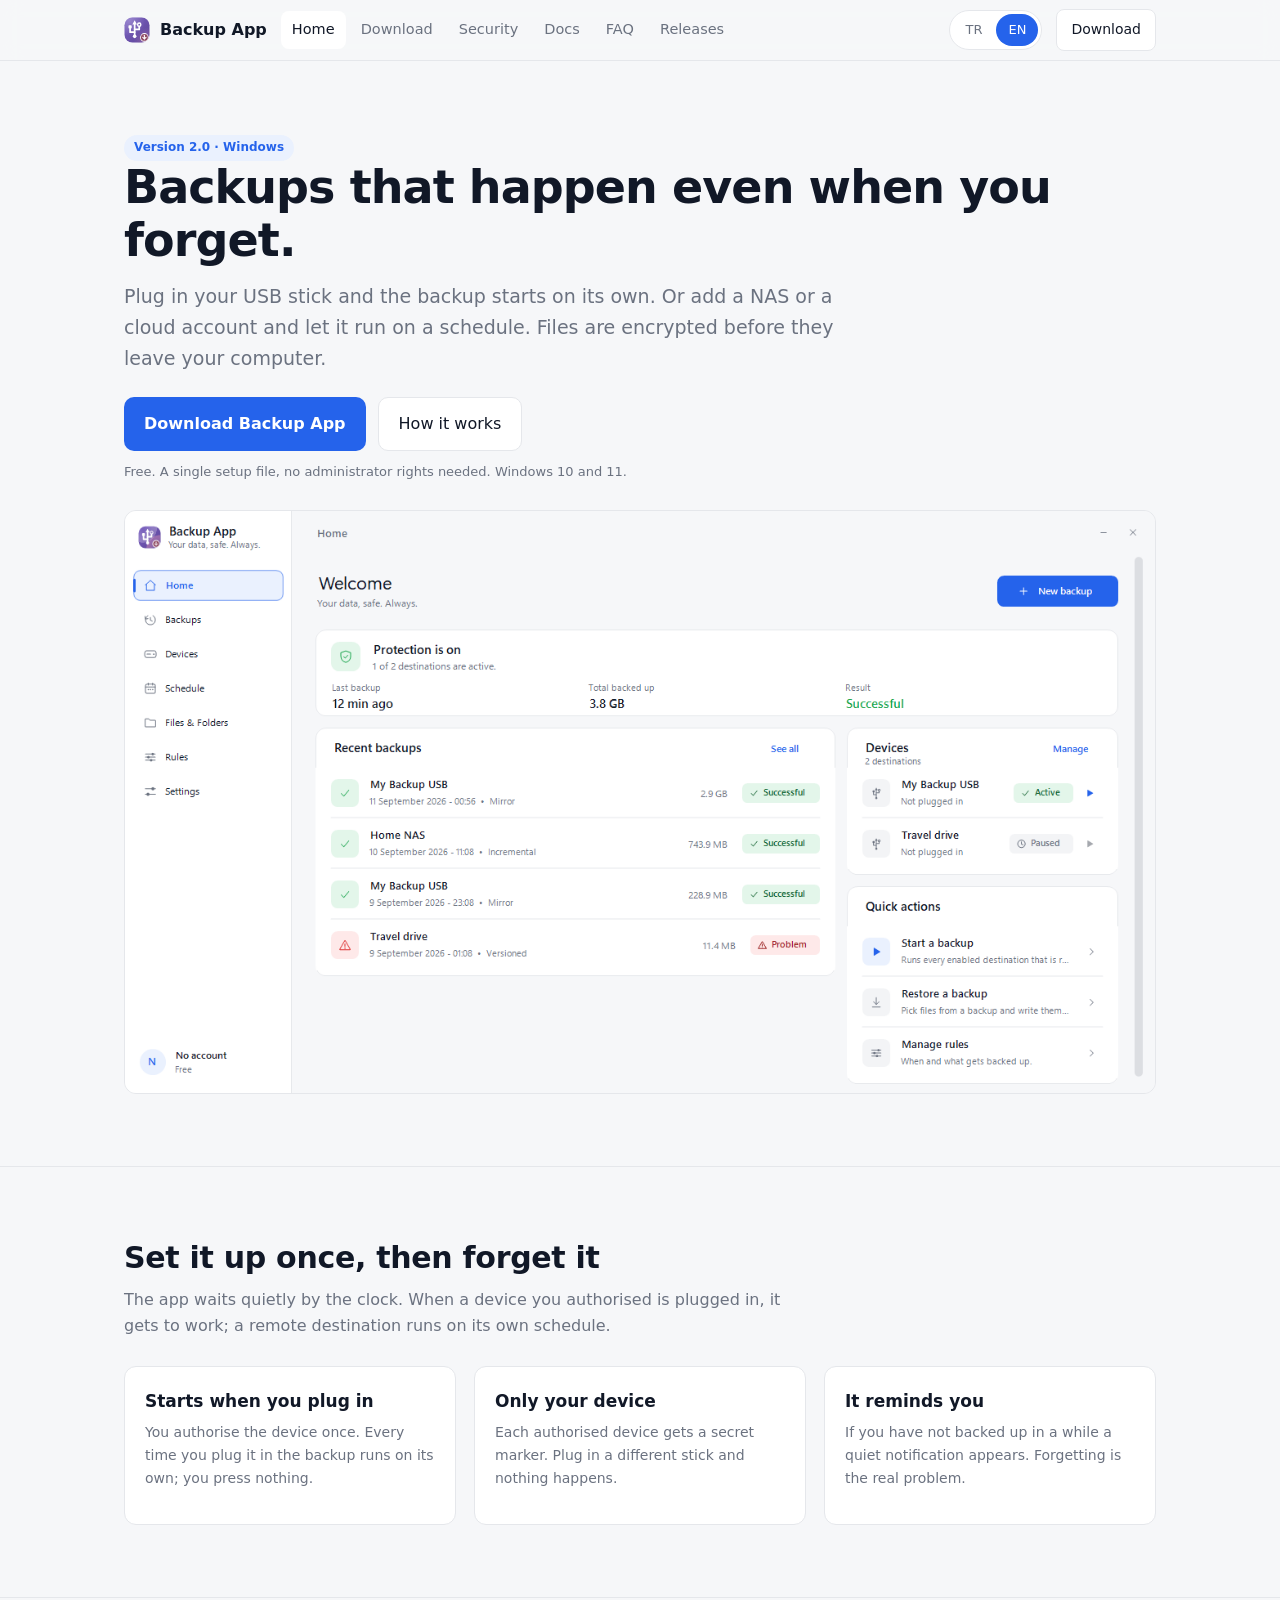
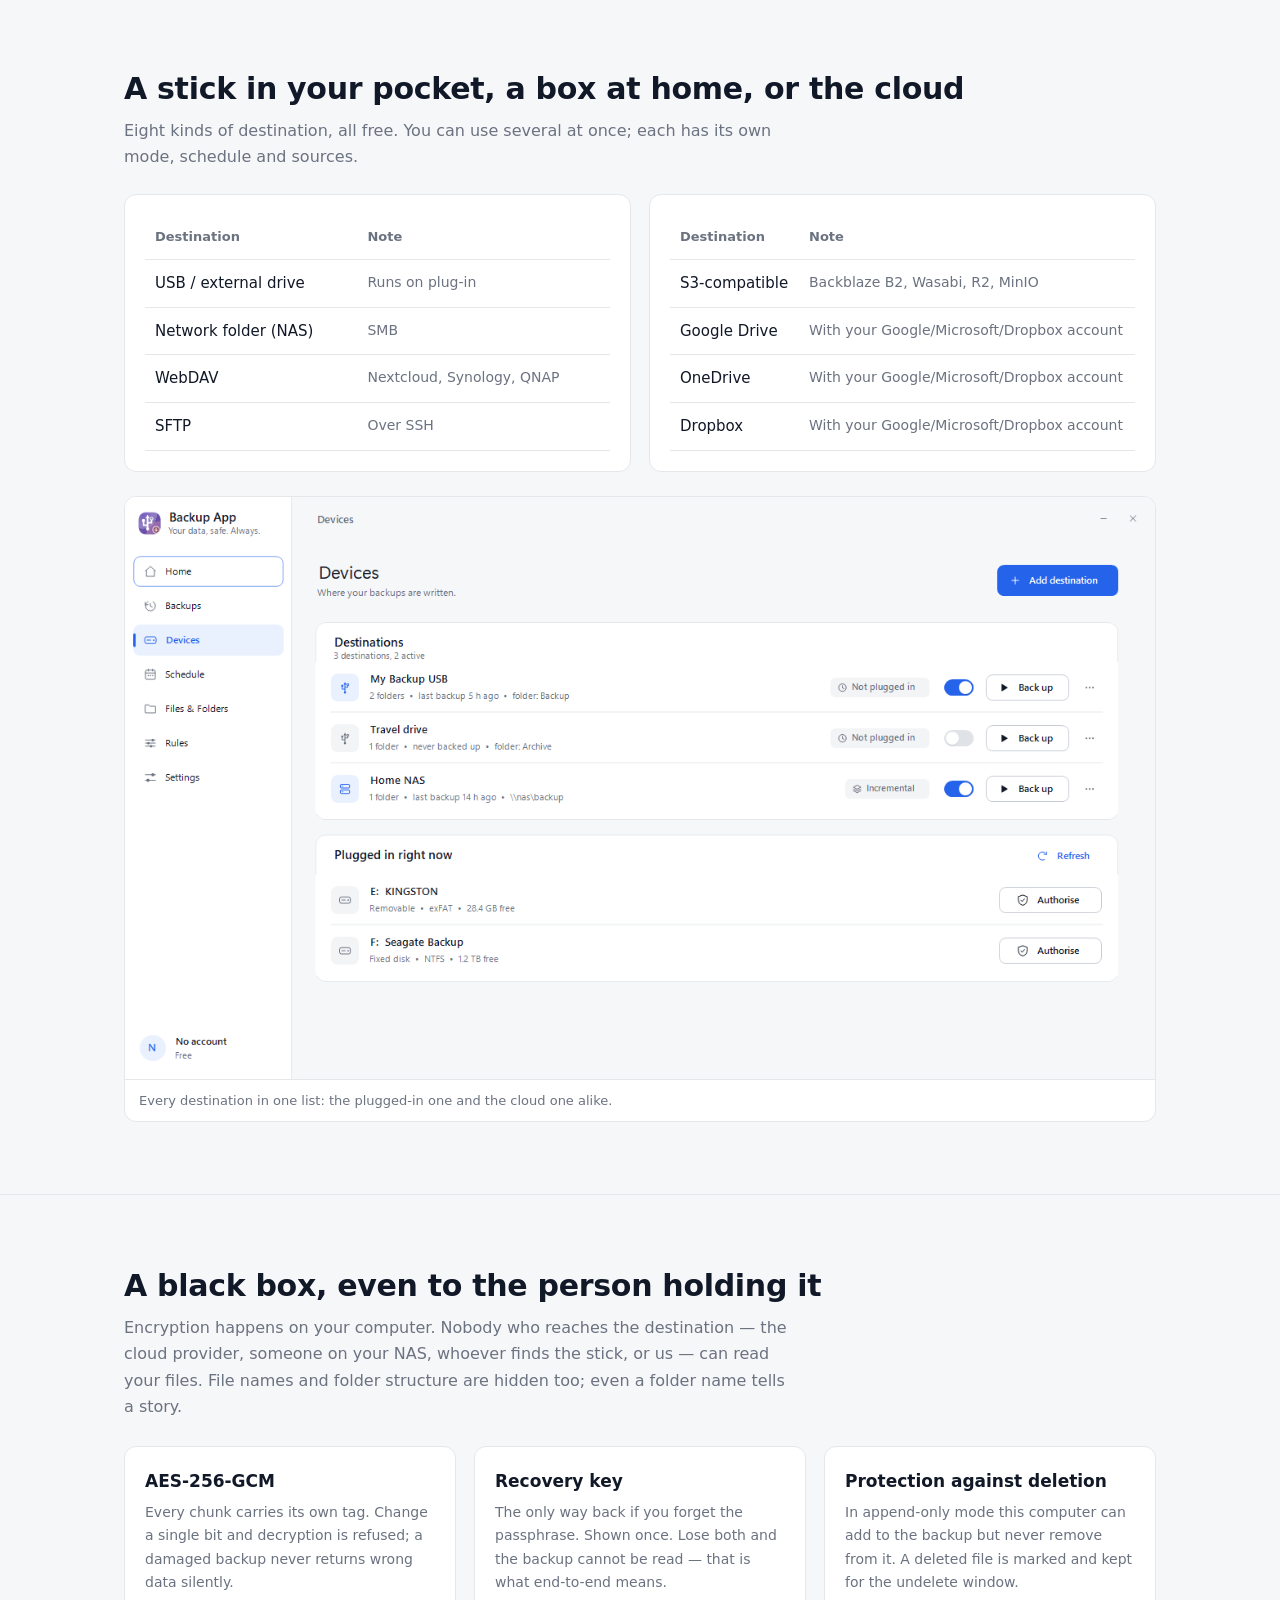
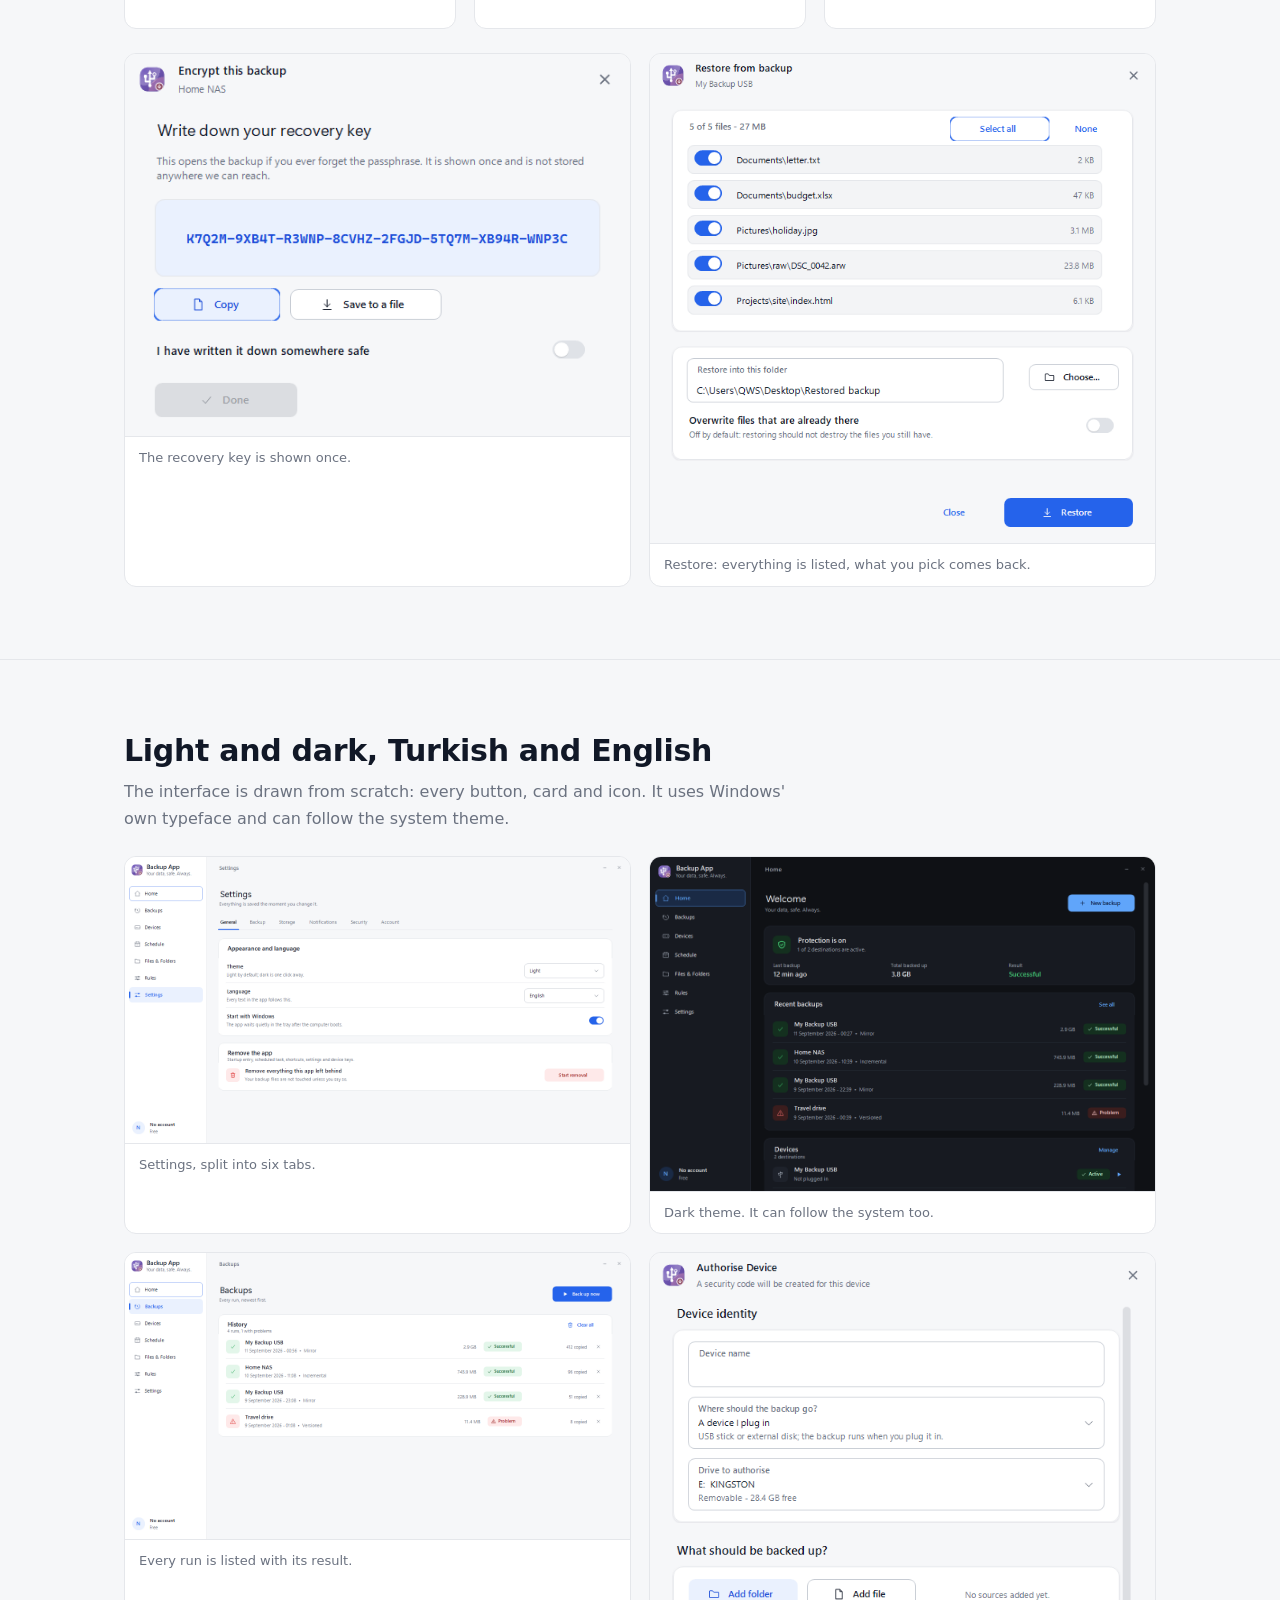
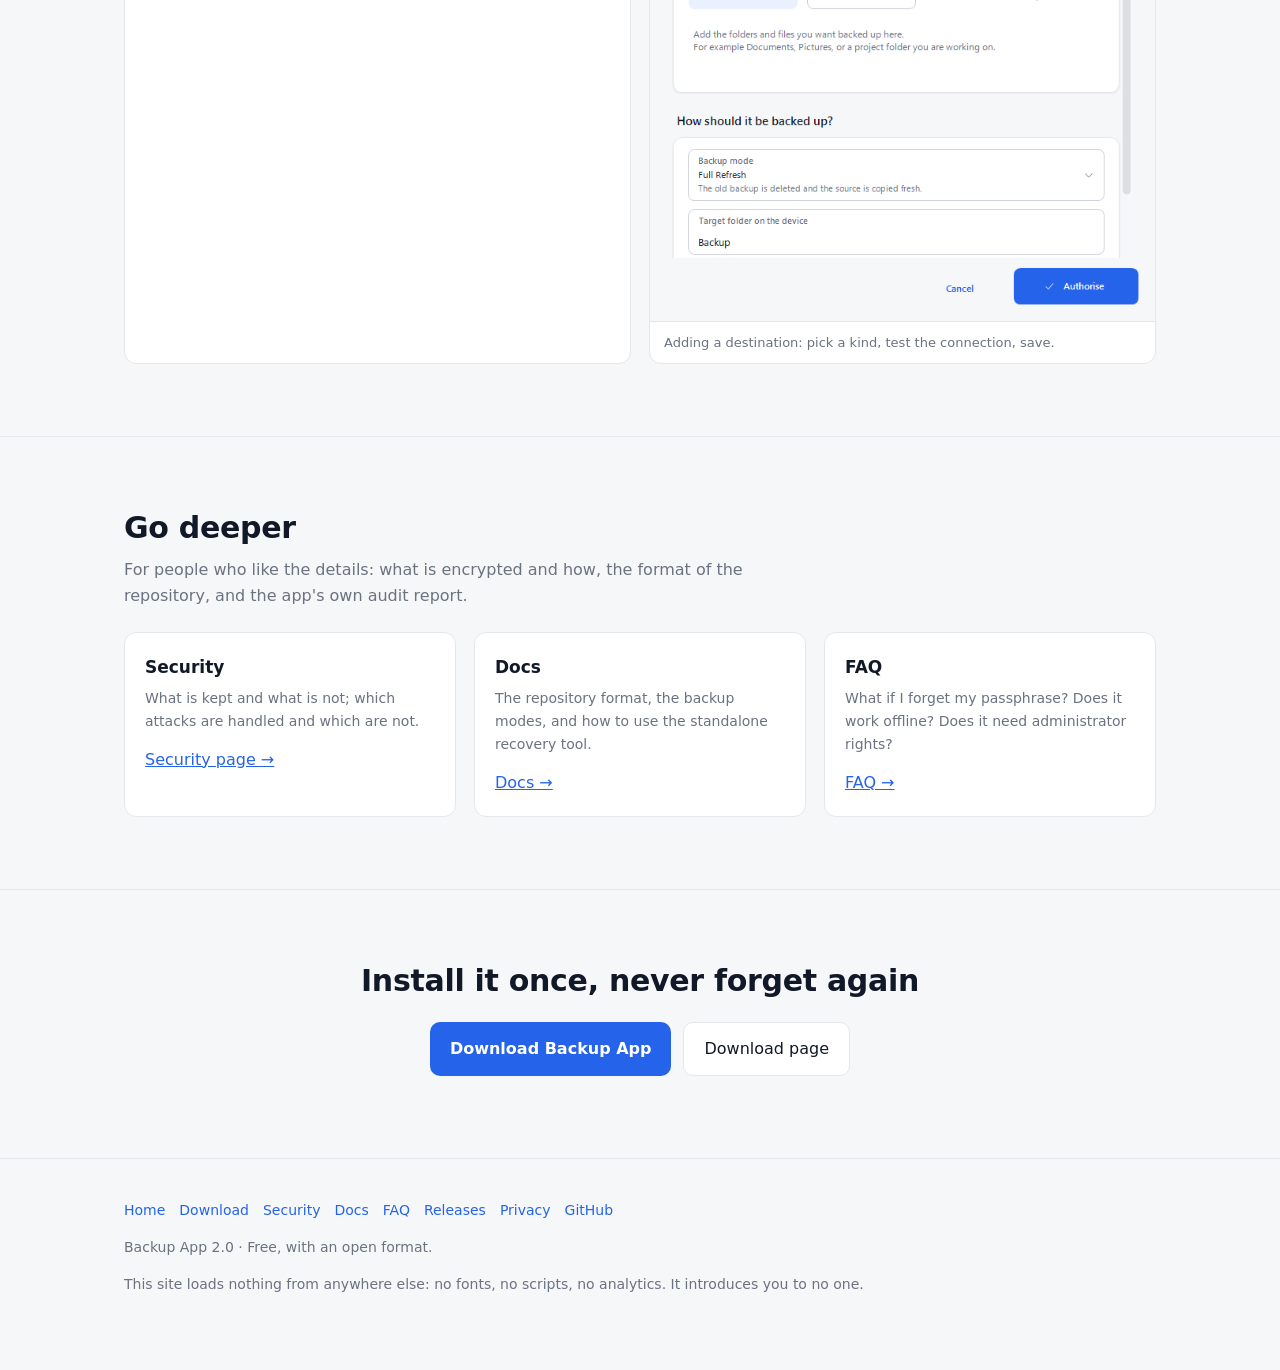
==== docs/index.html @ 3f27faa2 "Site cok sayfali oldu; indirmeler calisiyor Tek sayfalik site indirme, guvenlik, belgeler, SSS, suru" ====
<!doctype html>
<html lang="tr" data-title-tr="Backup App — Yedekleme kendiliğinden olur" data-title-en="Backup App — Backups that happen by themselves">
<head>
<meta charset="utf-8">
<meta name="viewport" content="width=device-width, initial-scale=1">
<title>Backup App — Yedekleme kendiliğinden olur</title>
<meta name="description" content="Windows için sessiz yedekleme. USB, NAS, WebDAV, SFTP, S3, Google Drive, OneDrive ve Dropbox. Uçtan uca şifreleme, bağımsız kurtarma aracı, açık depo formatı.">
<link rel="canonical" href="https://ashura-space.github.io/backup-app/">
<link rel="icon" href="assets/logo.svg" type="image/svg+xml">
<link rel="stylesheet" href="assets/site.css">
<meta property="og:site_name" content="Backup App">
<meta property="og:title" content="Backup App — Yedekleme kendiliğinden olur">
<meta property="og:description" content="Windows için sessiz yedekleme. USB, NAS, WebDAV, SFTP, S3, Google Drive, OneDrive ve Dropbox. Uçtan uca şifreleme, bağımsız kurtarma aracı, açık depo formatı.">
<meta property="og:type" content="website">
<meta property="og:url" content="https://ashura-space.github.io/backup-app/">
<meta property="og:image" content="https://ashura-space.github.io/backup-app/assets/shot-home-en.png">
<meta property="og:image:width" content="1260">
<meta property="og:image:height" content="712">
<meta property="og:locale" content="tr_TR">
<meta property="og:locale:alternate" content="en_US">
<meta name="twitter:card" content="summary_large_image">
<meta name="theme-color" content="#2563eb">
<script type="application/ld+json">
{
  "@context": "https://schema.org",
  "@type": "SoftwareApplication",
  "name": "Backup App",
  "applicationCategory": "UtilitiesApplication",
  "operatingSystem": "Windows 10, Windows 11",
  "softwareVersion": "2.0.0",
  "offers": { "@type": "Offer", "price": "0", "priceCurrency": "USD" },
  "downloadUrl": "https://github.com/Ashura-Space/backup-app/releases/latest",
  "url": "https://ashura-space.github.io/backup-app/",
  "inLanguage": ["tr", "en"]
}
</script>
</head>
<body>

<a class="skip" href="#top" data-tr="İçeriğe geç" data-en="Skip to content">İçeriğe geç</a>

<header>
  <div class="wrap bar">
    <a class="brand" href="index.html"><img src="assets/logo.svg" alt=""><span>Backup App</span></a>
    <nav class="menu">
      <a href="index.html" data-tr="Ana sayfa" data-en="Home">Ana sayfa</a>
      <a href="indir.html" data-tr="İndir" data-en="Download">İndir</a>
      <a href="guvenlik.html" data-tr="Güvenlik" data-en="Security">Güvenlik</a>
      <a href="belgeler.html" data-tr="Belgeler" data-en="Docs">Belgeler</a>
      <a href="sss.html" data-tr="SSS" data-en="FAQ">SSS</a>
      <a href="surumler.html" data-tr="Sürümler" data-en="Releases">Sürümler</a>
    </nav>
    <div class="spacer"></div>
    <div class="langs" role="group" aria-label="Dil / Language">
      <button type="button" data-lang="tr" aria-pressed="true">TR</button>
      <button type="button" data-lang="en" aria-pressed="false">EN</button>
    </div>
    <a class="ghost" href="indir.html" data-tr="İndir" data-en="Download">İndir</a>
  </div>
  <nav class="menu-narrow">
      <a href="index.html" data-tr="Ana sayfa" data-en="Home">Ana sayfa</a>
      <a href="indir.html" data-tr="İndir" data-en="Download">İndir</a>
      <a href="guvenlik.html" data-tr="Güvenlik" data-en="Security">Güvenlik</a>
      <a href="belgeler.html" data-tr="Belgeler" data-en="Docs">Belgeler</a>
      <a href="sss.html" data-tr="SSS" data-en="FAQ">SSS</a>
      <a href="surumler.html" data-tr="Sürümler" data-en="Releases">Sürümler</a>
    </nav>
</header>

<main id="top">
<!-- ---------------------------------------------------------------- Giriş -->
<section>
  <div class="wrap">
    <span class="pill" data-tr="Sürüm 2.0 · Windows" data-en="Version 2.0 · Windows">Sürüm 2.0 · Windows</span>
    <h1 data-tr="Yedekleme, sen unutsan da olur." data-en="Backups that happen even when you forget.">Yedekleme, sen unutsan da olur.</h1>
    <p class="lead"
       data-tr="USB belleğini tak, yedek kendiliğinden başlasın. Ya da bir NAS, bir bulut hesabı ekle; kendi saatinde çalışsın. Dosyaların bilgisayarından çıkmadan şifrelenir."
       data-en="Plug in your USB stick and the backup starts on its own. Or add a NAS or a cloud account and let it run on a schedule. Files are encrypted before they leave your computer.">
      USB belleğini tak, yedek kendiliğinden başlasın. Ya da bir NAS, bir bulut hesabı ekle; kendi saatinde çalışsın. Dosyaların bilgisayarından çıkmadan şifrelenir.
    </p>

    <div class="dl">
      <a class="btn" href="https://github.com/Ashura-Space/backup-app/releases/latest/download/BackupApp-Setup.exe">
        <span data-tr="Backup App indir" data-en="Download Backup App">Backup App indir</span>
      </a>
      <a class="btn second" href="belgeler.html">
        <span data-tr="Nasıl çalışır?" data-en="How it works">Nasıl çalışır?</span>
      </a>
    </div>
    <p class="note"
       data-tr="Ücretsiz. Kurulum tek dosya, yönetici hakkı istemez. Windows 10 ve 11."
       data-en="Free. A single setup file, no administrator rights needed. Windows 10 and 11.">
      Ücretsiz. Kurulum tek dosya, yönetici hakkı istemez. Windows 10 ve 11.
    </p>

    <div class="shot" style="margin-top:28px">
      <img data-src-tr="assets/shot-home-tr.png" data-src-en="assets/shot-home-en.png" src="assets/shot-home-tr.png" alt="Backup App">
    </div>
  </div>
</section>

<!-- ------------------------------------------------------------ Ne yapar -->
<section>
  <div class="wrap">
    <h2 data-tr="Bir kez kur, sonra unut" data-en="Set it up once, then forget it">Bir kez kur, sonra unut</h2>
    <p class="sub"
       data-tr="Uygulama saatin yanında sessizce bekler. Yetkilendirdiğin bir cihaz takıldığında işe koyulur; uzak bir hedef varsa kendi zamanlamasında çalışır."
       data-en="The app waits quietly by the clock. When a device you authorised is plugged in, it gets to work; a remote destination runs on its own schedule.">
      Uygulama saatin yanında sessizce bekler. Yetkilendirdiğin bir cihaz takıldığında işe koyulur; uzak bir hedef varsa kendi zamanlamasında çalışır.
    </p>

    <div class="grid g3" style="margin-top:26px">
      <div class="card">
        <h3 data-tr="Takınca başlar" data-en="Starts when you plug in">Takınca başlar</h3>
        <p class="small"
           data-tr="Cihazı bir kez yetkilendirirsin. Her takışta yedek kendiliğinden çalışır; hiçbir düğmeye basman gerekmez."
           data-en="You authorise the device once. Every time you plug it in the backup runs on its own; you press nothing.">
          Cihazı bir kez yetkilendirirsin. Her takışta yedek kendiliğinden çalışır; hiçbir düğmeye basman gerekmez.
        </p>
      </div>
      <div class="card">
        <h3 data-tr="Yalnızca senin cihazın" data-en="Only your device">Yalnızca senin cihazın</h3>
        <p class="small"
           data-tr="Her yetkili cihaza gizli bir işaret yazılır. Başka bir bellek takıldığında hiçbir şey olmaz."
           data-en="Each authorised device gets a secret marker. Plug in a different stick and nothing happens.">
          Her yetkili cihaza gizli bir işaret yazılır. Başka bir bellek takıldığında hiçbir şey olmaz.
        </p>
      </div>
      <div class="card">
        <h3 data-tr="Unutursan hatırlatır" data-en="It reminds you">Unutursan hatırlatır</h3>
        <p class="small"
           data-tr="Uzun süredir yedek almadıysan sessiz bir bildirim gelir. Asıl sorun zaten unutmaktır."
           data-en="If you have not backed up in a while a quiet notification appears. Forgetting is the real problem.">
          Uzun süredir yedek almadıysan sessiz bir bildirim gelir. Asıl sorun zaten unutmaktır.
        </p>
      </div>
    </div>
  </div>
</section>

<!-- ------------------------------------------------------------- Hedefler -->
<section>
  <div class="wrap">
    <h2 data-tr="Cebindeki bellek, evdeki kutu ya da bulut" data-en="A stick in your pocket, a box at home, or the cloud">Cebindeki bellek, evdeki kutu ya da bulut</h2>
    <p class="sub"
       data-tr="Sekiz hedef türü var ve hepsi ücretsiz. Aynı anda birkaçını birden kullanabilirsin; her hedefin kendi modu, kendi zamanlaması ve kendi kaynakları olur."
       data-en="Eight kinds of destination, all free. You can use several at once; each has its own mode, schedule and sources.">
      Sekiz hedef türü var ve hepsi ücretsiz. Aynı anda birkaçını birden kullanabilirsin; her hedefin kendi modu, kendi zamanlaması ve kendi kaynakları olur.
    </p>

    <div class="grid g2" style="margin-top:24px">
      <div class="card">
        <table>
          <tr><th data-tr="Hedef" data-en="Destination">Hedef</th><th data-tr="Not" data-en="Note">Not</th></tr>
          <tr><td>USB / <span data-tr="harici disk" data-en="external drive">harici disk</span></td><td class="small" data-tr="Takınca çalışır" data-en="Runs on plug-in">Takınca çalışır</td></tr>
          <tr><td data-tr="Ağ klasörü (NAS)" data-en="Network folder (NAS)">Ağ klasörü (NAS)</td><td class="small">SMB</td></tr>
          <tr><td>WebDAV</td><td class="small">Nextcloud, Synology, QNAP</td></tr>
          <tr><td>SFTP</td><td class="small" data-tr="SSH üzerinden" data-en="Over SSH">SSH üzerinden</td></tr>
        </table>
      </div>
      <div class="card">
        <table>
          <tr><th data-tr="Hedef" data-en="Destination">Hedef</th><th data-tr="Not" data-en="Note">Not</th></tr>
          <tr><td data-tr="S3 uyumlu" data-en="S3-compatible">S3 uyumlu</td><td class="small">Backblaze B2, Wasabi, R2, MinIO</td></tr>
          <tr><td>Google Drive</td><td class="small" data-tr="Google/Microsoft/Dropbox hesabıyla" data-en="With your Google/Microsoft/Dropbox account">Google/Microsoft/Dropbox hesabıyla</td></tr>
          <tr><td>OneDrive</td><td class="small" data-tr="Google/Microsoft/Dropbox hesabıyla" data-en="With your Google/Microsoft/Dropbox account">Google/Microsoft/Dropbox hesabıyla</td></tr>
          <tr><td>Dropbox</td><td class="small" data-tr="Google/Microsoft/Dropbox hesabıyla" data-en="With your Google/Microsoft/Dropbox account">Google/Microsoft/Dropbox hesabıyla</td></tr>
        </table>
      </div>
    </div>

    <div class="shot" style="margin-top:24px">
      <img data-src-tr="assets/shot-devices-tr.png" data-src-en="assets/shot-devices-en.png" src="assets/shot-devices-tr.png" alt="">
      <div class="cap" data-tr="Hedefler tek listede: takılı olan da, buluttaki de." data-en="Every destination in one list: the plugged-in one and the cloud one alike.">Hedefler tek listede: takılı olan da, buluttaki de.</div>
    </div>
  </div>
</section>

<!-- ------------------------------------------------------------ Şifreleme -->
<section>
  <div class="wrap">
    <h2 data-tr="Kara kutu — onu tutan kişiye bile" data-en="A black box, even to the person holding it">Kara kutu — onu tutan kişiye bile</h2>
    <p class="sub"
       data-tr="Şifreleme bilgisayarında olur. Hedefe ulaşan hiç kimse — bulut sağlayıcısı, NAS'ına erişen biri, belleği bulan biri, biz — dosyalarını okuyamaz. Dosya adları ve klasör yapısı da gizlenir; bir klasörün adı bile bilgi verir."
       data-en="Encryption happens on your computer. Nobody who reaches the destination — the cloud provider, someone on your NAS, whoever finds the stick, or us — can read your files. File names and folder structure are hidden too; even a folder name tells a story.">
      Şifreleme bilgisayarında olur. Hedefe ulaşan hiç kimse — bulut sağlayıcısı, NAS'ına erişen biri, belleği bulan biri, biz — dosyalarını okuyamaz. Dosya adları ve klasör yapısı da gizlenir; bir klasörün adı bile bilgi verir.
    </p>

    <div class="grid g3" style="margin-top:26px">
      <div class="card">
        <h3>AES-256-GCM</h3>
        <p class="small"
           data-tr="Her parça kendi doğrulama etiketini taşır. Tek bir bit değişse çözme reddedilir; bozuk bir yedek sessizce yanlış veri döndürmez."
           data-en="Every chunk carries its own tag. Change a single bit and decryption is refused; a damaged backup never returns wrong data silently.">
          Her parça kendi doğrulama etiketini taşır. Tek bir bit değişse çözme reddedilir; bozuk bir yedek sessizce yanlış veri döndürmez.
        </p>
      </div>
      <div class="card">
        <h3 data-tr="Kurtarma anahtarı" data-en="Recovery key">Kurtarma anahtarı</h3>
        <p class="small"
           data-tr="Parolanı unutursan tek dönüş yolu. Bir kez gösterilir. İkisi de kaybolursa yedek okunamaz — uçtan uca şifrelemenin anlamı budur."
           data-en="The only way back if you forget the passphrase. Shown once. Lose both and the backup cannot be read — that is what end-to-end means.">
          Parolanı unutursan tek dönüş yolu. Bir kez gösterilir. İkisi de kaybolursa yedek okunamaz — uçtan uca şifrelemenin anlamı budur.
        </p>
      </div>
      <div class="card">
        <h3 data-tr="Silmeye karşı koruma" data-en="Protection against deletion">Silmeye karşı koruma</h3>
        <p class="small"
           data-tr="Yalnızca ekleme kipinde bu bilgisayar yedeğe ekleyebilir ama silemez. Silinen dosya işaretlenir ve geri alma süresi boyunca durur."
           data-en="In append-only mode this computer can add to the backup but never remove from it. A deleted file is marked and kept for the undelete window.">
          Yalnızca ekleme kipinde bu bilgisayar yedeğe ekleyebilir ama silemez. Silinen dosya işaretlenir ve geri alma süresi boyunca durur.
        </p>
      </div>
    </div>

    <div class="grid g2" style="margin-top:24px">
      <div class="shot">
        <img src="assets/shot-recovery.png" alt="">
        <div class="cap" data-tr="Kurtarma anahtarı bir kez gösterilir." data-en="The recovery key is shown once.">Kurtarma anahtarı bir kez gösterilir.</div>
      </div>
      <div class="shot">
        <img src="assets/shot-restore.png" alt="">
        <div class="cap" data-tr="Geri yükleme: ne varsa listelenir, seçtiğin geri gelir." data-en="Restore: everything is listed, what you pick comes back.">Geri yükleme: ne varsa listelenir, seçtiğin geri gelir.</div>
      </div>
    </div>
  </div>
</section>

<!-- --------------------------------------------------------- Görünüm -->
<section>
  <div class="wrap">
    <h2 data-tr="Açık ve koyu, Türkçe ve İngilizce" data-en="Light and dark, Turkish and English">Açık ve koyu, Türkçe ve İngilizce</h2>
    <p class="sub"
       data-tr="Arayüz sıfırdan çizildi: her düğme, her kart, her ikon. Windows'un kendi yazı tipini kullanır ve sistemin temasını izleyebilir."
       data-en="The interface is drawn from scratch: every button, card and icon. It uses Windows' own typeface and can follow the system theme.">
      Arayüz sıfırdan çizildi: her düğme, her kart, her ikon. Windows'un kendi yazı tipini kullanır ve sistemin temasını izleyebilir.
    </p>
    <div class="grid g2" style="margin-top:24px">
      <div class="shot">
        <img data-src-tr="assets/shot-settings-tr.png" data-src-en="assets/shot-settings-en.png" src="assets/shot-settings-tr.png" alt="">
        <div class="cap" data-tr="Ayarlar altı sekmeye ayrıldı." data-en="Settings, split into six tabs.">Ayarlar altı sekmeye ayrıldı.</div>
      </div>
      <div class="shot">
        <img src="assets/shot-dark.png" alt="">
        <div class="cap" data-tr="Koyu tema. Sistem temasını da izleyebilir." data-en="Dark theme. It can follow the system too.">Koyu tema. Sistem temasını da izleyebilir.</div>
      </div>
      <div class="shot">
        <img src="assets/shot-backups.png" alt="">
        <div class="cap" data-tr="Her çalışma sonucuyla birlikte listelenir." data-en="Every run is listed with its result.">Her çalışma sonucuyla birlikte listelenir.</div>
      </div>
      <div class="shot">
        <img data-src-tr="assets/shot-add-tr.png" data-src-en="assets/shot-add-en.png" src="assets/shot-add-tr.png" alt="">
        <div class="cap" data-tr="Hedef ekleme: tür seç, bağlantıyı sına, kaydet." data-en="Adding a destination: pick a kind, test the connection, save.">Hedef ekleme: tür seç, bağlantıyı sına, kaydet.</div>
      </div>
    </div>
  </div>
</section>

<!-- ------------------------------------------------------ Daha fazlası -->
<section>
  <div class="wrap">
    <h2 data-tr="Daha derine" data-en="Go deeper">Daha derine</h2>
    <p class="sub" data-tr="Ayrıntıyı seven için: neyin nasıl şifrelendiği, deponun biçimi, uygulamanın kendi denetim raporu." data-en="For people who like the details: what is encrypted and how, the format of the repository, and the app&#39;s own audit report.">Ayrıntıyı seven için: neyin nasıl şifrelendiği, deponun biçimi, uygulamanın kendi denetim raporu.</p>
    <div class="grid g3" style="margin-top:22px">
      <div class="card">
        <h3 data-tr="Güvenlik" data-en="Security">Güvenlik</h3>
        <p class="small" data-tr="Ne saklanır, ne saklanmaz; hangi saldırıya karşı ne yapılır, ne yapılamaz." data-en="What is kept and what is not; which attacks are handled and which are not.">Ne saklanır, ne saklanmaz; hangi saldırıya karşı ne yapılır, ne yapılamaz.</p>
        <a href="guvenlik.html" data-tr="Güvenlik sayfası →" data-en="Security page →">Güvenlik sayfası →</a>
      </div>
      <div class="card">
        <h3 data-tr="Belgeler" data-en="Docs">Belgeler</h3>
        <p class="small" data-tr="Depo biçimi, yedekleme modları ve bağımsız kurtarma aracının kullanımı." data-en="The repository format, the backup modes, and how to use the standalone recovery tool.">Depo biçimi, yedekleme modları ve bağımsız kurtarma aracının kullanımı.</p>
        <a href="belgeler.html" data-tr="Belgeler →" data-en="Docs →">Belgeler →</a>
      </div>
      <div class="card">
        <h3 data-tr="Sık sorulanlar" data-en="FAQ">Sık sorulanlar</h3>
        <p class="small" data-tr="Parolamı unutursam? İnternet olmadan çalışır mı? Yönetici hakkı ister mi?" data-en="What if I forget my passphrase? Does it work offline? Does it need administrator rights?">Parolamı unutursam? İnternet olmadan çalışır mı? Yönetici hakkı ister mi?</p>
        <a href="sss.html" data-tr="SSS →" data-en="FAQ →">SSS →</a>
      </div>
    </div>
  </div>
</section>

<section style="border-bottom:0">
  <div class="wrap" style="text-align:center">
    <h2 data-tr="Bir kez kur, bir daha unutma" data-en="Install it once, never forget again">Bir kez kur, bir daha unutma</h2>
    <div class="dl" style="justify-content:center">
      <a class="btn" href="https://github.com/Ashura-Space/backup-app/releases/latest/download/BackupApp-Setup.exe" data-tr="Backup App indir" data-en="Download Backup App">Backup App indir</a>
      <a class="btn second" href="indir.html" data-tr="İndirme sayfası" data-en="Download page">İndirme sayfası</a>
    </div>
  </div>
</section>
</main>

<footer>
  <div class="wrap">
    <nav>
      <a href="index.html" data-tr="Ana sayfa" data-en="Home">Ana sayfa</a>
      <a href="indir.html" data-tr="İndir" data-en="Download">İndir</a>
      <a href="guvenlik.html" data-tr="Güvenlik" data-en="Security">Güvenlik</a>
      <a href="belgeler.html" data-tr="Belgeler" data-en="Docs">Belgeler</a>
      <a href="sss.html" data-tr="SSS" data-en="FAQ">SSS</a>
      <a href="surumler.html" data-tr="Sürümler" data-en="Releases">Sürümler</a>
      <a href="gizlilik.html" data-tr="Gizlilik" data-en="Privacy">Gizlilik</a>
      <a href="https://github.com/Ashura-Space/backup-app">GitHub</a>
    </nav>
    <p class="small">Backup App 2.0 · <span data-tr="Ücretsiz ve açık formatlı." data-en="Free, with an open format.">Ücretsiz ve açık formatlı.</span></p>
    <p class="small" data-tr="Bu site dışarıdan hiçbir şey yüklemez: yazı tipi, betik ve ölçüm dahil. Seni kimseye tanıtmaz." data-en="This site loads nothing from anywhere else: no fonts, no scripts, no analytics. It introduces you to no one.">Bu site dışarıdan hiçbir şey yüklemez: yazı tipi, betik ve ölçüm dahil. Seni kimseye tanıtmaz.</p>
  </div>
</footer>

<script src="assets/site.js"></script>

</body>
</html>
---- docs/assets/site.css ----
/*
  Backup App — sitenin ortak biçimi.

  Dışarıya hiçbir bağlantı yok: yazı tipi de, betik de, ölçüm de dışarıdan
  yüklenmiyor. Sebebi iki türlü. Biri gizlilik — siteyi açan kimse üçüncü bir
  tarafa tanıtılmıyor. Diğeri erişim: dışarıdan yüklenen bir şey bazı ülkelerde
  engellendiğinde sayfa yarım açılır. Burada öyle bir bağımlılık yok, sayfa her
  yerde aynı açılır.

  Biçim tek dosyada toplandı çünkü site artık tek sayfa değil: sekiz sayfa aynı
  görünüşü paylaşıyor ve bir rengi bir yerde değiştirmek hepsinde değiştirmeli.
*/
:root{
  --bg:#f6f7f9; --card:#fff; --ink:#111827; --dim:#6b7280;
  --line:#e5e7eb; --blue:#2563eb; --blue-soft:#eaf1fe;
  --ok:#16a34a; --ok-soft:#e3f6ea; --warn:#b45309; --warn-soft:#fef3c7;
  --radius:12px; --wrap:1080px;
}
@media (prefers-color-scheme:dark){
  :root{
    --bg:#0f1115; --card:#171a21; --ink:#e5e7eb; --dim:#9ca3af;
    --line:#262b36; --blue:#60a5fa; --blue-soft:#1a2a45;
    --ok:#4ade80; --ok-soft:#14301f; --warn:#fbbf24; --warn-soft:#3b2f14;
  }
}
*{box-sizing:border-box}
html{scroll-behavior:smooth}
body{
  margin:0; background:var(--bg); color:var(--ink);
  font:16px/1.65 "Segoe UI Variable Text","Segoe UI",system-ui,-apple-system,sans-serif;
  -webkit-font-smoothing:antialiased;
}
.wrap{max-width:var(--wrap); margin:0 auto; padding:0 24px}
a{color:var(--blue)}
img{max-width:100%; display:block}

/* Klavyeyle gezen için: sekmeye ilk basışta içeriğe atlama bağlantısı. */
.skip{
  position:absolute; left:-9999px; top:0; background:var(--blue); color:#fff;
  padding:10px 16px; border-radius:0 0 8px 0; z-index:50; text-decoration:none;
}
.skip:focus{left:0}

/* ---- Üst çubuk ---------------------------------------------------------- */
header{
  position:sticky; top:0; z-index:20; background:color-mix(in srgb,var(--bg) 88%,transparent);
  backdrop-filter:blur(10px); border-bottom:1px solid var(--line);
}
.bar{display:flex; align-items:center; gap:14px; height:60px}
.brand{display:flex; align-items:center; gap:10px; font-weight:600; text-decoration:none; color:var(--ink)}
.brand img{width:26px;height:26px}
.spacer{flex:1}

nav.menu{display:none; gap:4px}
@media(min-width:900px){ nav.menu{display:flex} }
nav.menu a{
  color:var(--dim); text-decoration:none; font-size:14.5px; padding:7px 11px;
  border-radius:8px;
}
nav.menu a:hover{background:var(--card); color:var(--ink)}
nav.menu a[aria-current="page"]{color:var(--ink); background:var(--card)}

.langs{display:flex; gap:2px; background:var(--card); border:1px solid var(--line); border-radius:999px; padding:3px}
.langs button{
  border:0; background:transparent; color:var(--dim); font:inherit; font-size:13px;
  padding:5px 12px; border-radius:999px; cursor:pointer;
}
.langs button[aria-pressed="true"]{background:var(--blue); color:#fff}
.ghost{
  display:inline-block; padding:8px 14px; border:1px solid var(--line); border-radius:8px;
  background:var(--card); color:var(--ink); text-decoration:none; font-size:14px;
}

/* Dar ekranda menü üst çubuğun altına, kayan tek satır olarak iner. */
.menu-narrow{display:flex; gap:4px; overflow-x:auto; padding:0 24px 10px; -webkit-overflow-scrolling:touch}
.menu-narrow a{
  white-space:nowrap; color:var(--dim); text-decoration:none; font-size:14px;
  padding:6px 11px; border:1px solid var(--line); border-radius:999px; background:var(--card);
}
.menu-narrow a[aria-current="page"]{color:#fff; background:var(--blue); border-color:var(--blue)}
@media(min-width:900px){ .menu-narrow{display:none} }

/* ---- Bölümler ----------------------------------------------------------- */
section{padding:72px 0; border-bottom:1px solid var(--line)}
section.tight{padding:44px 0}
h1{font-size:clamp(30px,5vw,46px); line-height:1.15; margin:0 0 14px; letter-spacing:-.02em}
h2{font-size:clamp(22px,3vw,30px); line-height:1.25; margin:0 0 10px; letter-spacing:-.01em}
h3{font-size:17px; margin:0 0 6px}
p{margin:0 0 14px}
.lead{font-size:19px; color:var(--dim); max-width:62ch}
.sub{color:var(--dim); max-width:66ch}
.small{font-size:14px; color:var(--dim)}
ul,ol{margin:0 0 14px; padding-left:20px}
li{margin:0 0 7px}

.grid{display:grid; gap:18px}
@media(min-width:760px){
  .g2{grid-template-columns:repeat(2,1fr)}
  .g3{grid-template-columns:repeat(3,1fr)}
  .g4{grid-template-columns:repeat(4,1fr)}
}
.card{background:var(--card); border:1px solid var(--line); border-radius:var(--radius); padding:20px}
.shot{background:var(--card); border:1px solid var(--line); border-radius:var(--radius); overflow:hidden}
.shot img{width:100%}
.cap{padding:10px 14px; font-size:13px; color:var(--dim); border-top:1px solid var(--line)}

/* ---- İndirme ------------------------------------------------------------ */
.dl{display:flex; flex-wrap:wrap; gap:12px; margin:22px 0 10px}
.btn{
  display:inline-flex; align-items:center; gap:10px; text-decoration:none;
  background:var(--blue); color:#fff; padding:13px 20px; border-radius:10px; font-weight:600;
}
.btn.second{background:var(--card); color:var(--ink); border:1px solid var(--line); font-weight:500}
.note{font-size:13px; color:var(--dim)}

table{width:100%; border-collapse:collapse; font-size:15px}
th,td{text-align:left; padding:11px 10px; border-bottom:1px solid var(--line); vertical-align:top}
th{font-size:13px; color:var(--dim); font-weight:600}
.tablewrap{overflow-x:auto}
code{
  background:var(--blue-soft); color:var(--blue); padding:2px 6px; border-radius:5px;
  font:13px/1.5 "Cascadia Mono",Consolas,monospace;
}
pre{
  background:var(--card); border:1px solid var(--line); border-radius:10px; padding:14px 16px;
  overflow-x:auto; font:13px/1.6 "Cascadia Mono",Consolas,monospace; margin:0 0 14px;
}
pre code{background:none; color:inherit; padding:0}
.hash{
  font:12px/1.6 "Cascadia Mono",Consolas,monospace; color:var(--dim);
  word-break:break-all;
}
.pill{display:inline-block; font-size:12px; padding:3px 10px; border-radius:999px; background:var(--blue-soft); color:var(--blue); font-weight:600}
.pill.ok{background:var(--ok-soft); color:var(--ok)}
.pill.warn{background:var(--warn-soft); color:var(--warn)}
details{background:var(--card); border:1px solid var(--line); border-radius:10px; padding:14px 18px; margin-bottom:10px}
summary{cursor:pointer; font-weight:600}
details p{margin:10px 0 0; color:var(--dim)}

/* ---- Belge sayfaları ---------------------------------------------------- */
.crumbs{font-size:14px; color:var(--dim); padding:18px 0 0}
.crumbs a{text-decoration:none}
.prose{max-width:70ch}
.prose h2{margin-top:36px}
.prose h3{margin-top:24px; font-size:18px}
.callout{
  border-left:3px solid var(--blue); background:var(--card); border-radius:0 10px 10px 0;
  padding:14px 18px; margin:0 0 16px;
}
.callout.warn{border-left-color:var(--warn)}
.callout.ok{border-left-color:var(--ok)}
.callout p:last-child{margin-bottom:0}

/* Sürüm listesi */
.release{border-left:2px solid var(--line); padding:0 0 4px 20px; margin:0 0 28px; position:relative}
.release::before{
  content:""; position:absolute; left:-5px; top:7px; width:8px; height:8px;
  border-radius:50%; background:var(--blue);
}
.release h3{margin:0 0 2px; font-size:19px}
.release .when{font-size:13px; color:var(--dim); margin:0 0 10px}

footer{padding:40px 0 60px; color:var(--dim); font-size:14px; border-top:1px solid var(--line)}
footer nav{display:flex; flex-wrap:wrap; gap:14px; margin:0 0 14px}
footer nav a{text-decoration:none}
.hide{display:none !important}
/* Dar pencerede boslugu kes: 72+72 piksellik bolum payi genis ekran icin
   yazilmisti, dar bir sutunda iki bolum arasinda bos bir ekran birakiyordu. */
@media(max-width:820px){
  section{padding:40px 0}
  .wrap{padding:0 18px}
  h1{margin-bottom:10px}
  .grid{gap:14px}
}
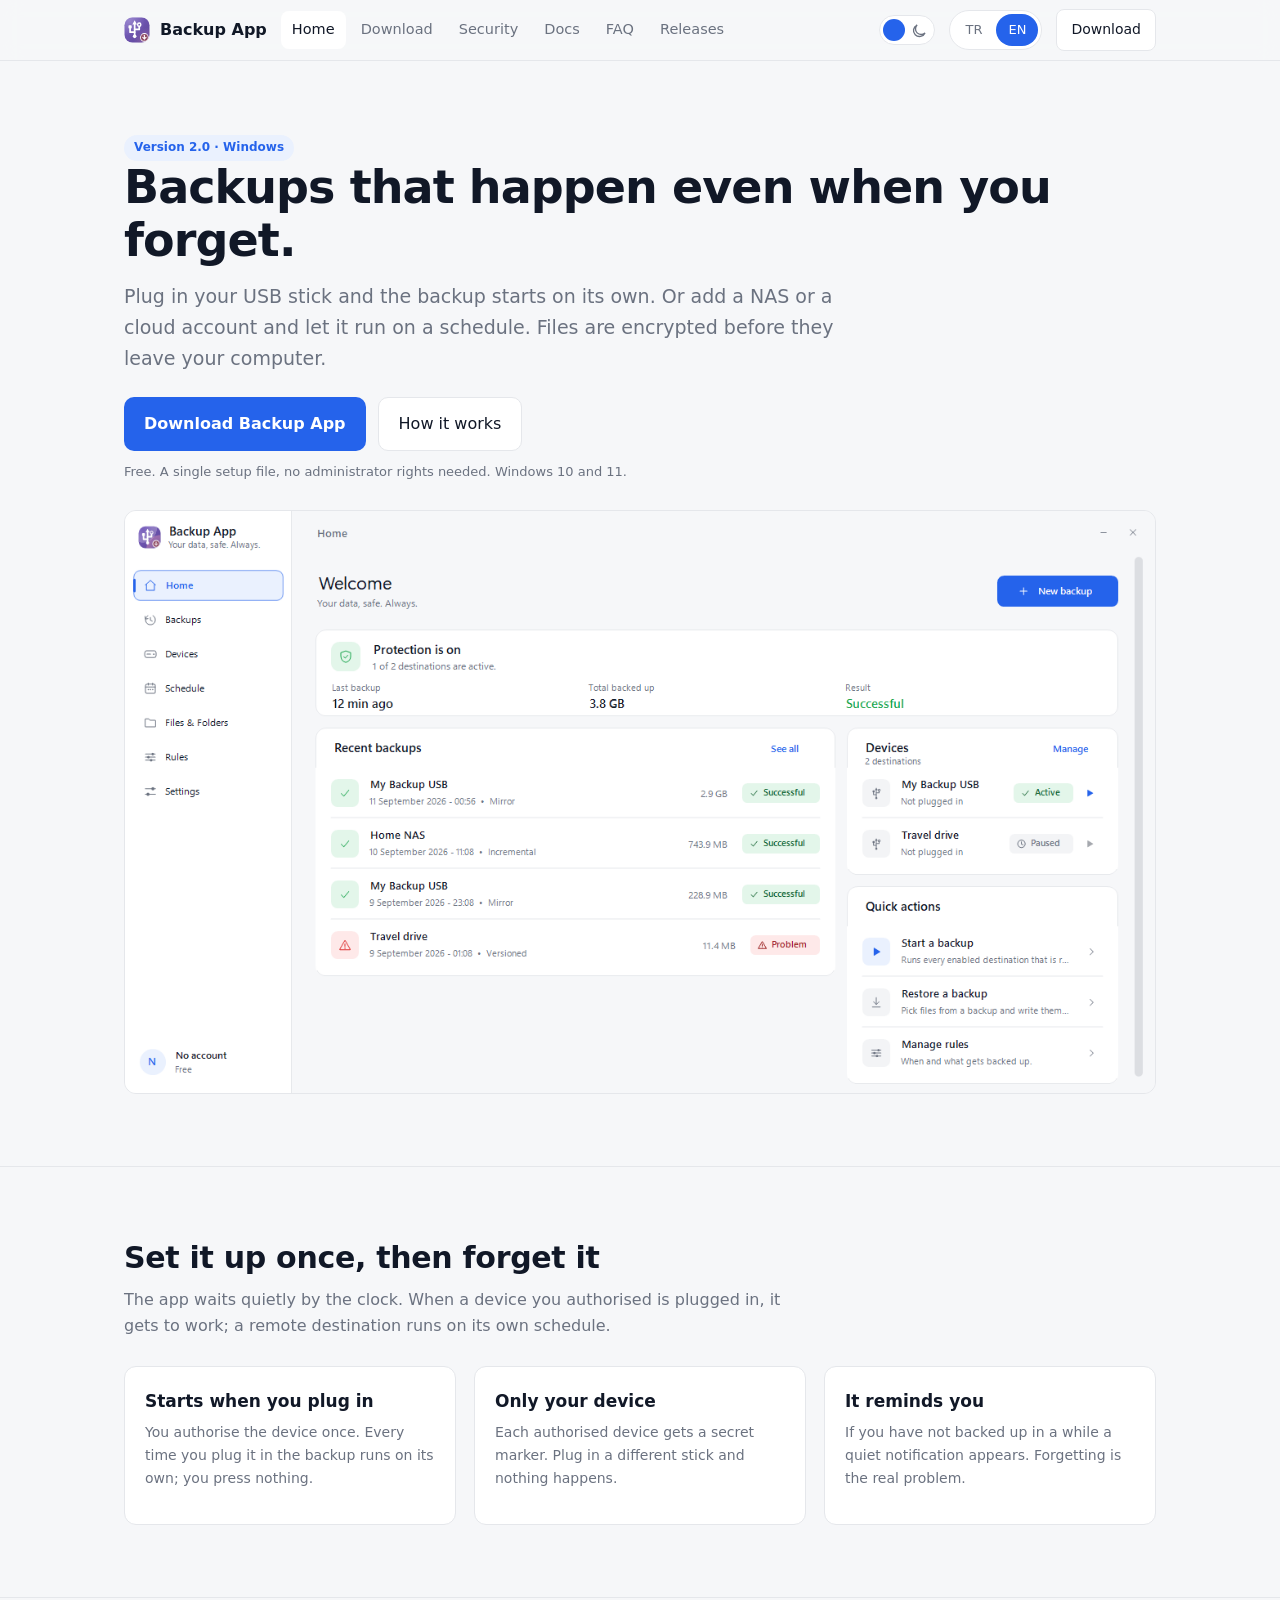
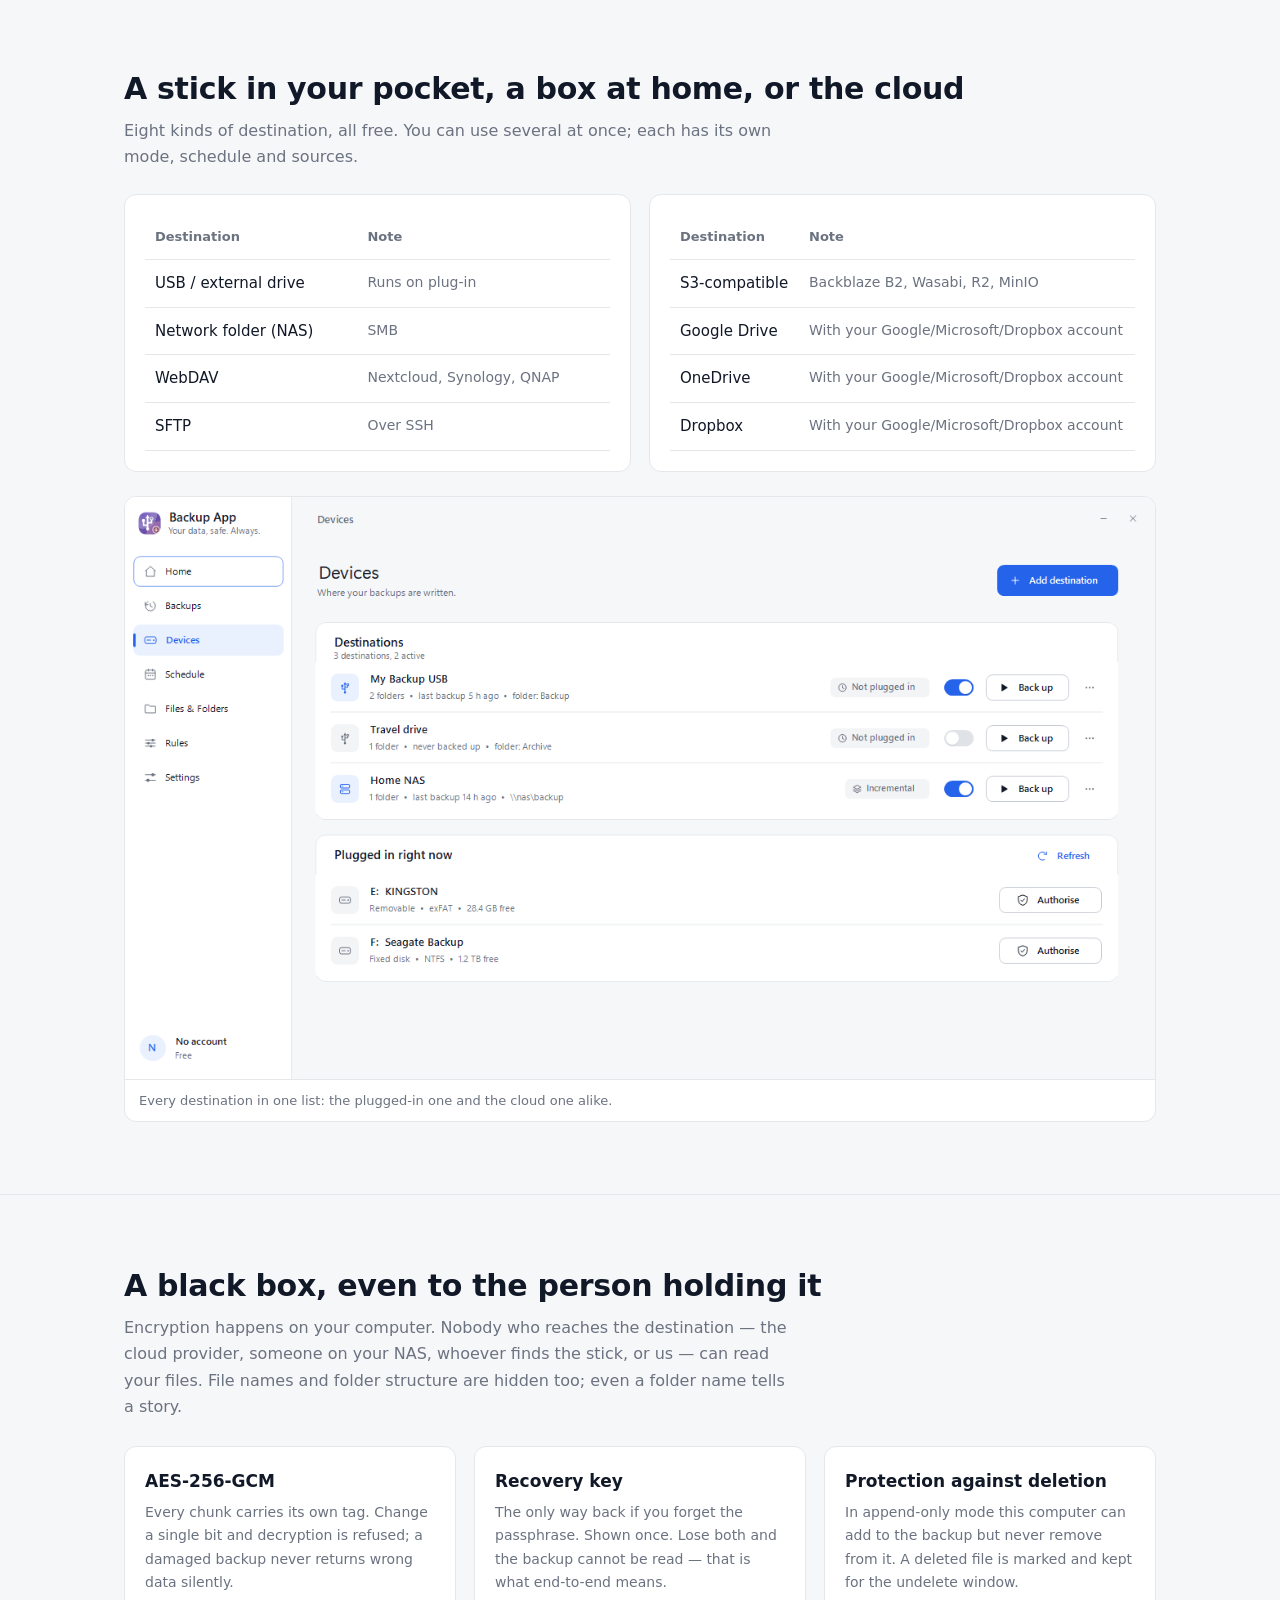
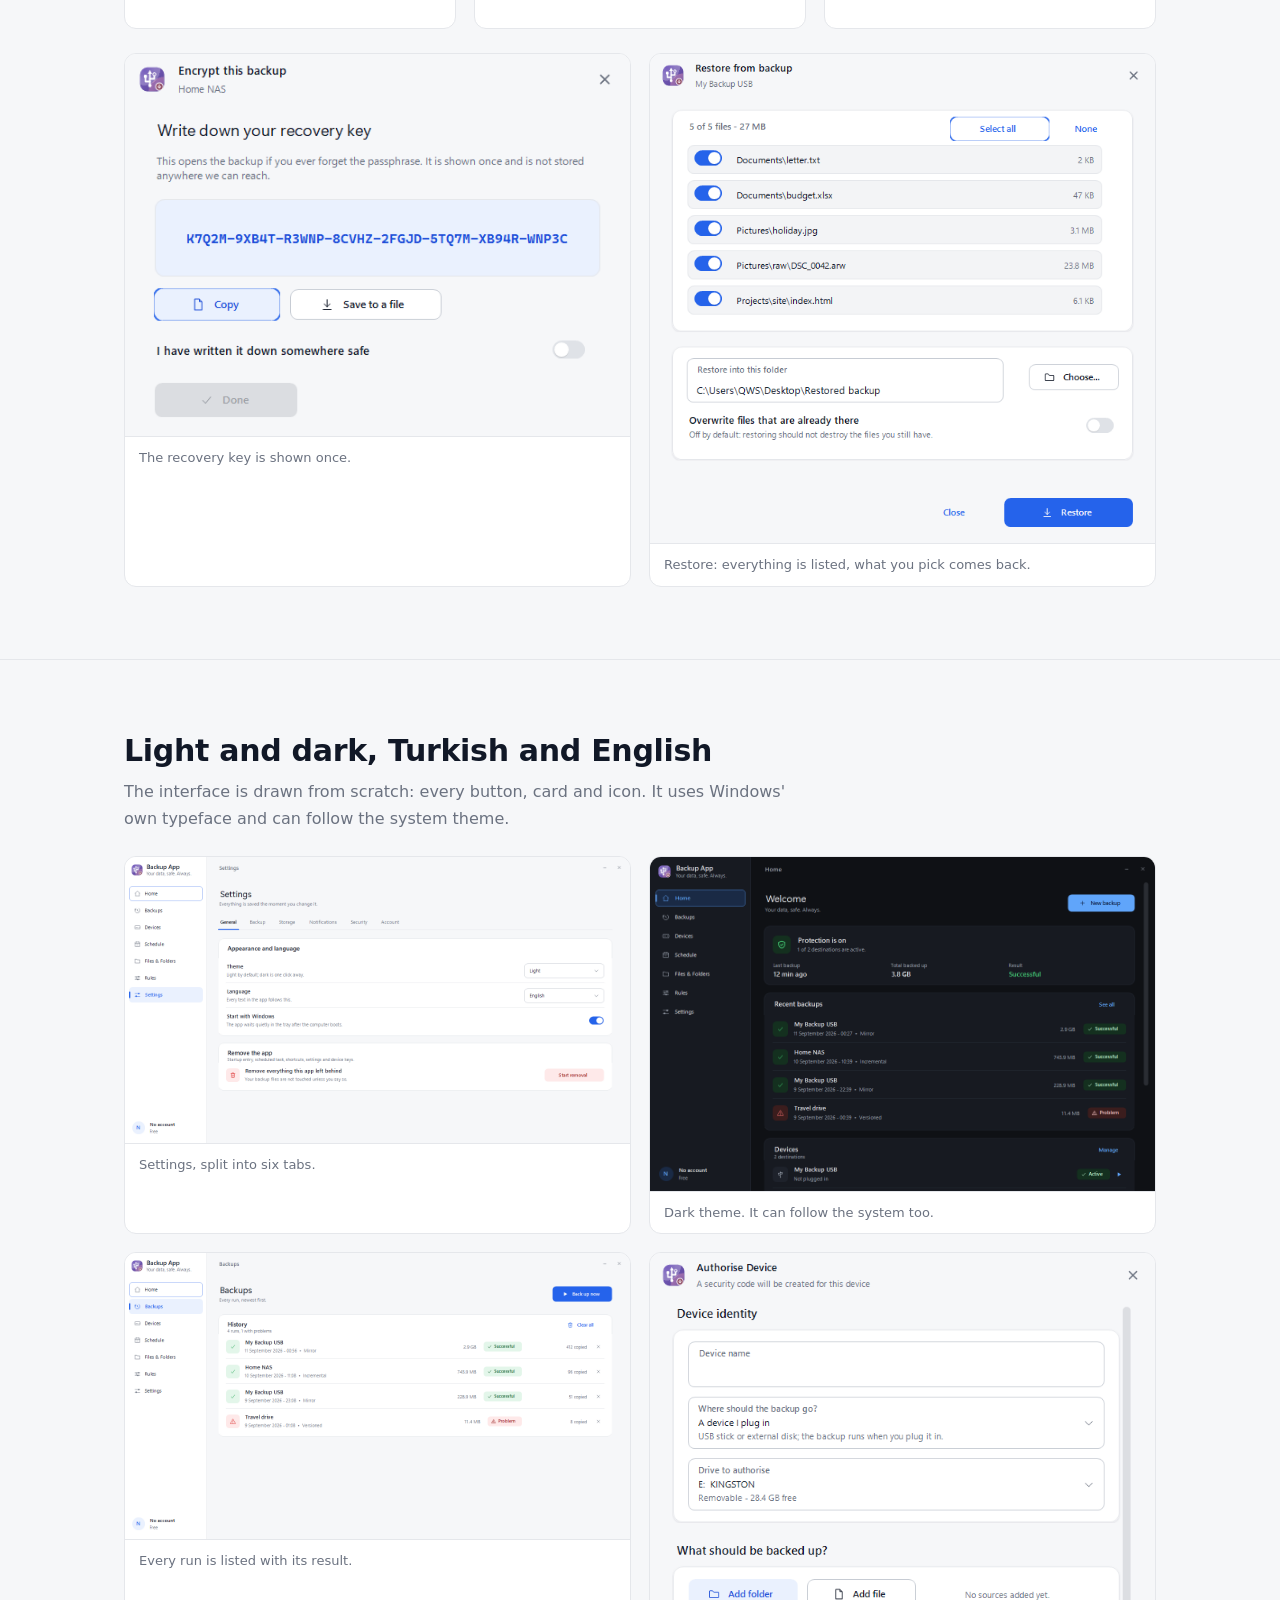
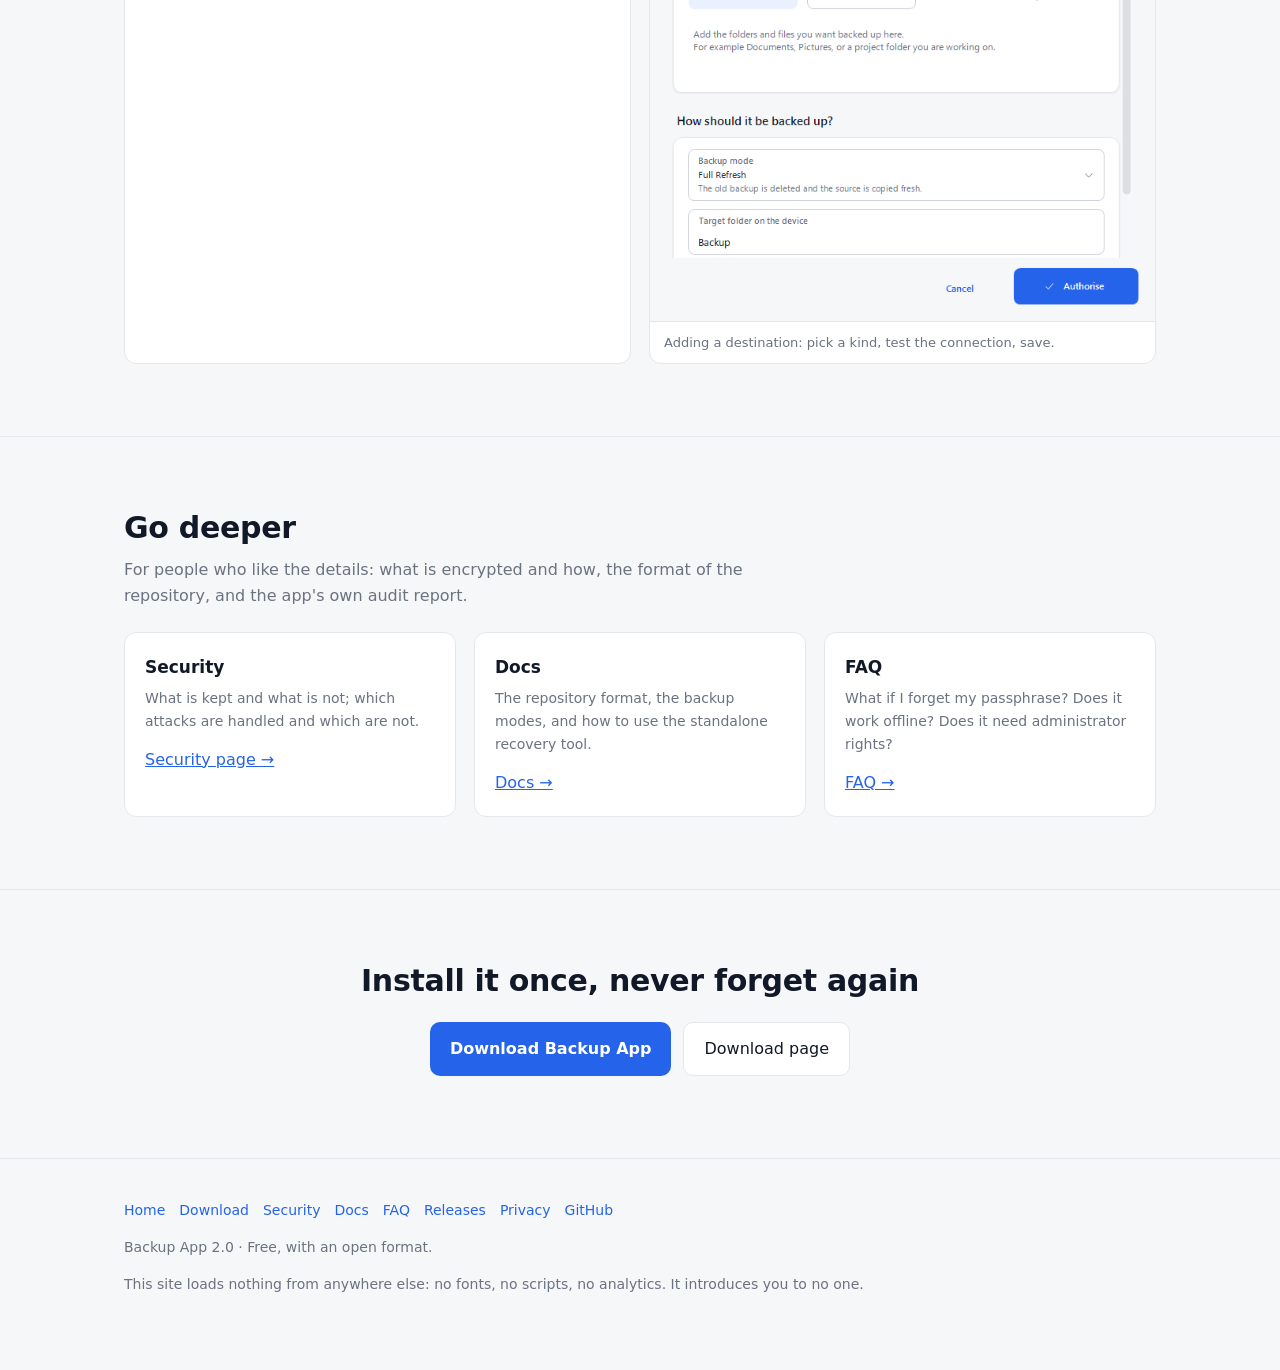
==== commit 4bdcce86: "Sitede tema dugmesi; koyu temada koyu ekran goruntusu Ust cubuga uygulamadakine benzeyen kayan bir t" ====
--- a/docs/index.html
+++ b/docs/index.html
@@ -51,6 +51,11 @@
       <a href="surumler.html" data-tr="Sürümler" data-en="Releases">Sürümler</a>
     </nav>
     <div class="spacer"></div>
+    <button type="button" class="tt" aria-pressed="false" aria-label="Koyu tema" title="Tema">
+      <svg class="sun" viewBox="0 0 24 24"><circle cx="12" cy="12" r="4"/><path d="M12 2v2M12 20v2M4.9 4.9l1.4 1.4M17.7 17.7l1.4 1.4M2 12h2M20 12h2M4.9 19.1l1.4-1.4M17.7 6.3l1.4-1.4"/></svg>
+      <svg class="moon" viewBox="0 0 24 24"><path d="M20 14.5A8 8 0 1 1 9.5 4a6.5 6.5 0 0 0 10.5 10.5z"/></svg>
+      <span class="knob"></span>
+    </button>
     <div class="langs" role="group" aria-label="Dil / Language">
       <button type="button" data-lang="tr" aria-pressed="true">TR</button>
       <button type="button" data-lang="en" aria-pressed="false">EN</button>
@@ -94,7 +99,7 @@
     </p>
 
     <div class="shot" style="margin-top:28px">
-      <img data-src-tr="assets/shot-home-tr.png" data-src-en="assets/shot-home-en.png" src="assets/shot-home-tr.png" alt="Backup App">
+      <img data-src-tr="assets/shot-home-tr.png" data-src-en="assets/shot-home-en.png" data-src-tr-dark="assets/shot-home-tr-dark.png" data-src-en-dark="assets/shot-home-en-dark.png" src="assets/shot-home-tr.png" alt="Backup App">
     </div>
   </div>
 </section>
@@ -170,7 +175,7 @@
     </div>
 
     <div class="shot" style="margin-top:24px">
-      <img data-src-tr="assets/shot-devices-tr.png" data-src-en="assets/shot-devices-en.png" src="assets/shot-devices-tr.png" alt="">
+      <img data-src-tr="assets/shot-devices-tr.png" data-src-en="assets/shot-devices-en.png" data-src-tr-dark="assets/shot-devices-tr-dark.png" data-src-en-dark="assets/shot-devices-en-dark.png" src="assets/shot-devices-tr.png" alt="">
       <div class="cap" data-tr="Hedefler tek listede: takılı olan da, buluttaki de." data-en="Every destination in one list: the plugged-in one and the cloud one alike.">Hedefler tek listede: takılı olan da, buluttaki de.</div>
     </div>
   </div>
@@ -237,7 +242,7 @@
     </p>
     <div class="grid g2" style="margin-top:24px">
       <div class="shot">
-        <img data-src-tr="assets/shot-settings-tr.png" data-src-en="assets/shot-settings-en.png" src="assets/shot-settings-tr.png" alt="">
+        <img data-src-tr="assets/shot-settings-tr.png" data-src-en="assets/shot-settings-en.png" data-src-tr-dark="assets/shot-settings-tr-dark.png" data-src-en-dark="assets/shot-settings-en-dark.png" src="assets/shot-settings-tr.png" alt="">
         <div class="cap" data-tr="Ayarlar altı sekmeye ayrıldı." data-en="Settings, split into six tabs.">Ayarlar altı sekmeye ayrıldı.</div>
       </div>
       <div class="shot">
@@ -245,11 +250,11 @@
         <div class="cap" data-tr="Koyu tema. Sistem temasını da izleyebilir." data-en="Dark theme. It can follow the system too.">Koyu tema. Sistem temasını da izleyebilir.</div>
       </div>
       <div class="shot">
-        <img src="assets/shot-backups.png" alt="">
+        <img src="assets/shot-backups.png" data-dark="assets/shot-backups-dark.png" alt="">
         <div class="cap" data-tr="Her çalışma sonucuyla birlikte listelenir." data-en="Every run is listed with its result.">Her çalışma sonucuyla birlikte listelenir.</div>
       </div>
       <div class="shot">
-        <img data-src-tr="assets/shot-add-tr.png" data-src-en="assets/shot-add-en.png" src="assets/shot-add-tr.png" alt="">
+        <img data-src-tr="assets/shot-add-tr.png" data-src-en="assets/shot-add-en.png" data-src-tr-dark="assets/shot-add-tr-dark.png" data-src-en-dark="assets/shot-add-en-dark.png" src="assets/shot-add-tr.png" alt="">
         <div class="cap" data-tr="Hedef ekleme: tür seç, bağlantıyı sına, kaydet." data-en="Adding a destination: pick a kind, test the connection, save.">Hedef ekleme: tür seç, bağlantıyı sına, kaydet.</div>
       </div>
     </div>
--- a/docs/assets/site.css
+++ b/docs/assets/site.css
@@ -16,13 +16,44 @@
   --ok:#16a34a; --ok-soft:#e3f6ea; --warn:#b45309; --warn-soft:#fef3c7;
   --radius:12px; --wrap:1080px;
 }
+/* Koyu tema iki yoldan gelir: ziyaretcinin isletim sistemi koyuysa
+   kendiliginden, ya da sag ustteki dugmeyle acikca. Dugmeyle yapilan secim
+   sistemin sectiginden ustundur — bu yuzden ayni renkler iki blokta yazili:
+   biri sistem icin, digeri secim icin. */
 @media (prefers-color-scheme:dark){
-  :root{
+  :root:not([data-theme="light"]){
     --bg:#0f1115; --card:#171a21; --ink:#e5e7eb; --dim:#9ca3af;
     --line:#262b36; --blue:#60a5fa; --blue-soft:#1a2a45;
     --ok:#4ade80; --ok-soft:#14301f; --warn:#fbbf24; --warn-soft:#3b2f14;
   }
 }
+:root[data-theme="dark"]{
+  --bg:#0f1115; --card:#171a21; --ink:#e5e7eb; --dim:#9ca3af;
+  --line:#262b36; --blue:#60a5fa; --blue-soft:#1a2a45;
+  --ok:#4ade80; --ok-soft:#14301f; --warn:#fbbf24; --warn-soft:#3b2f14;
+}
+
+/* ---- Tema dugmesi -------------------------------------------------------
+   Uygulamadaki kayan dugmenin sitedeki karsiligi: gunes solda, ay sagda,
+   yuvarlak tutamak ikisinin arasinda kayar. */
+.tt{
+  position:relative; width:56px; height:30px; flex:0 0 auto; padding:0;
+  border:1px solid var(--line); border-radius:999px; background:var(--card);
+  cursor:pointer; -webkit-tap-highlight-color:transparent;
+}
+.tt svg{position:absolute; top:6px; width:18px; height:18px; stroke-width:1.8;
+        fill:none; stroke:var(--dim); transition:stroke .2s ease}
+.tt .sun{left:6px}
+.tt .moon{right:6px}
+.tt .knob{
+  position:absolute; top:3px; left:3px; width:22px; height:22px; border-radius:50%;
+  background:var(--blue); transition:transform .2s cubic-bezier(.2,.8,.2,1);
+}
+:root[data-theme="dark"] .tt .knob,
+.tt[aria-pressed="true"] .knob{transform:translateX(26px)}
+.tt[aria-pressed="true"] .moon{stroke:#fff}
+.tt[aria-pressed="false"] .sun{stroke:#fff}
+.tt:focus-visible{outline:2px solid var(--blue); outline-offset:2px}
 *{box-sizing:border-box}
 html{scroll-behavior:smooth}
 body{
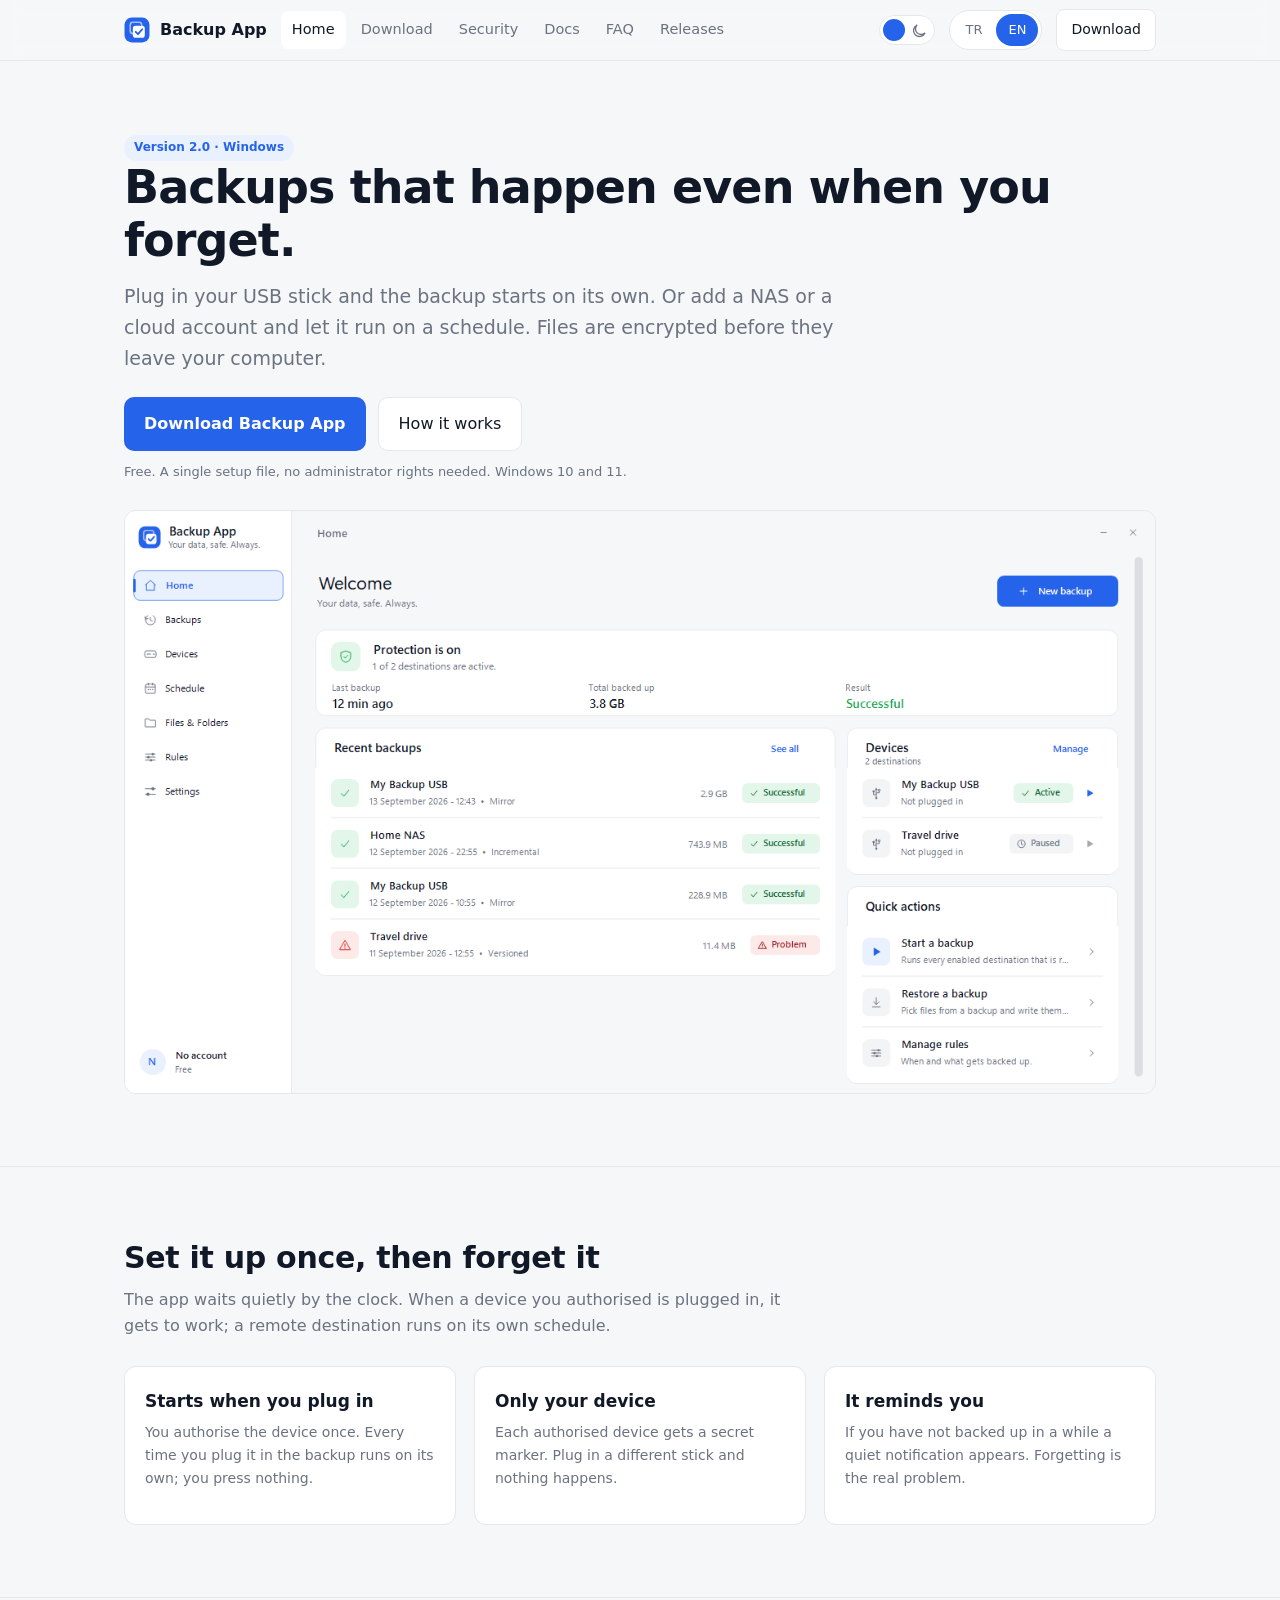
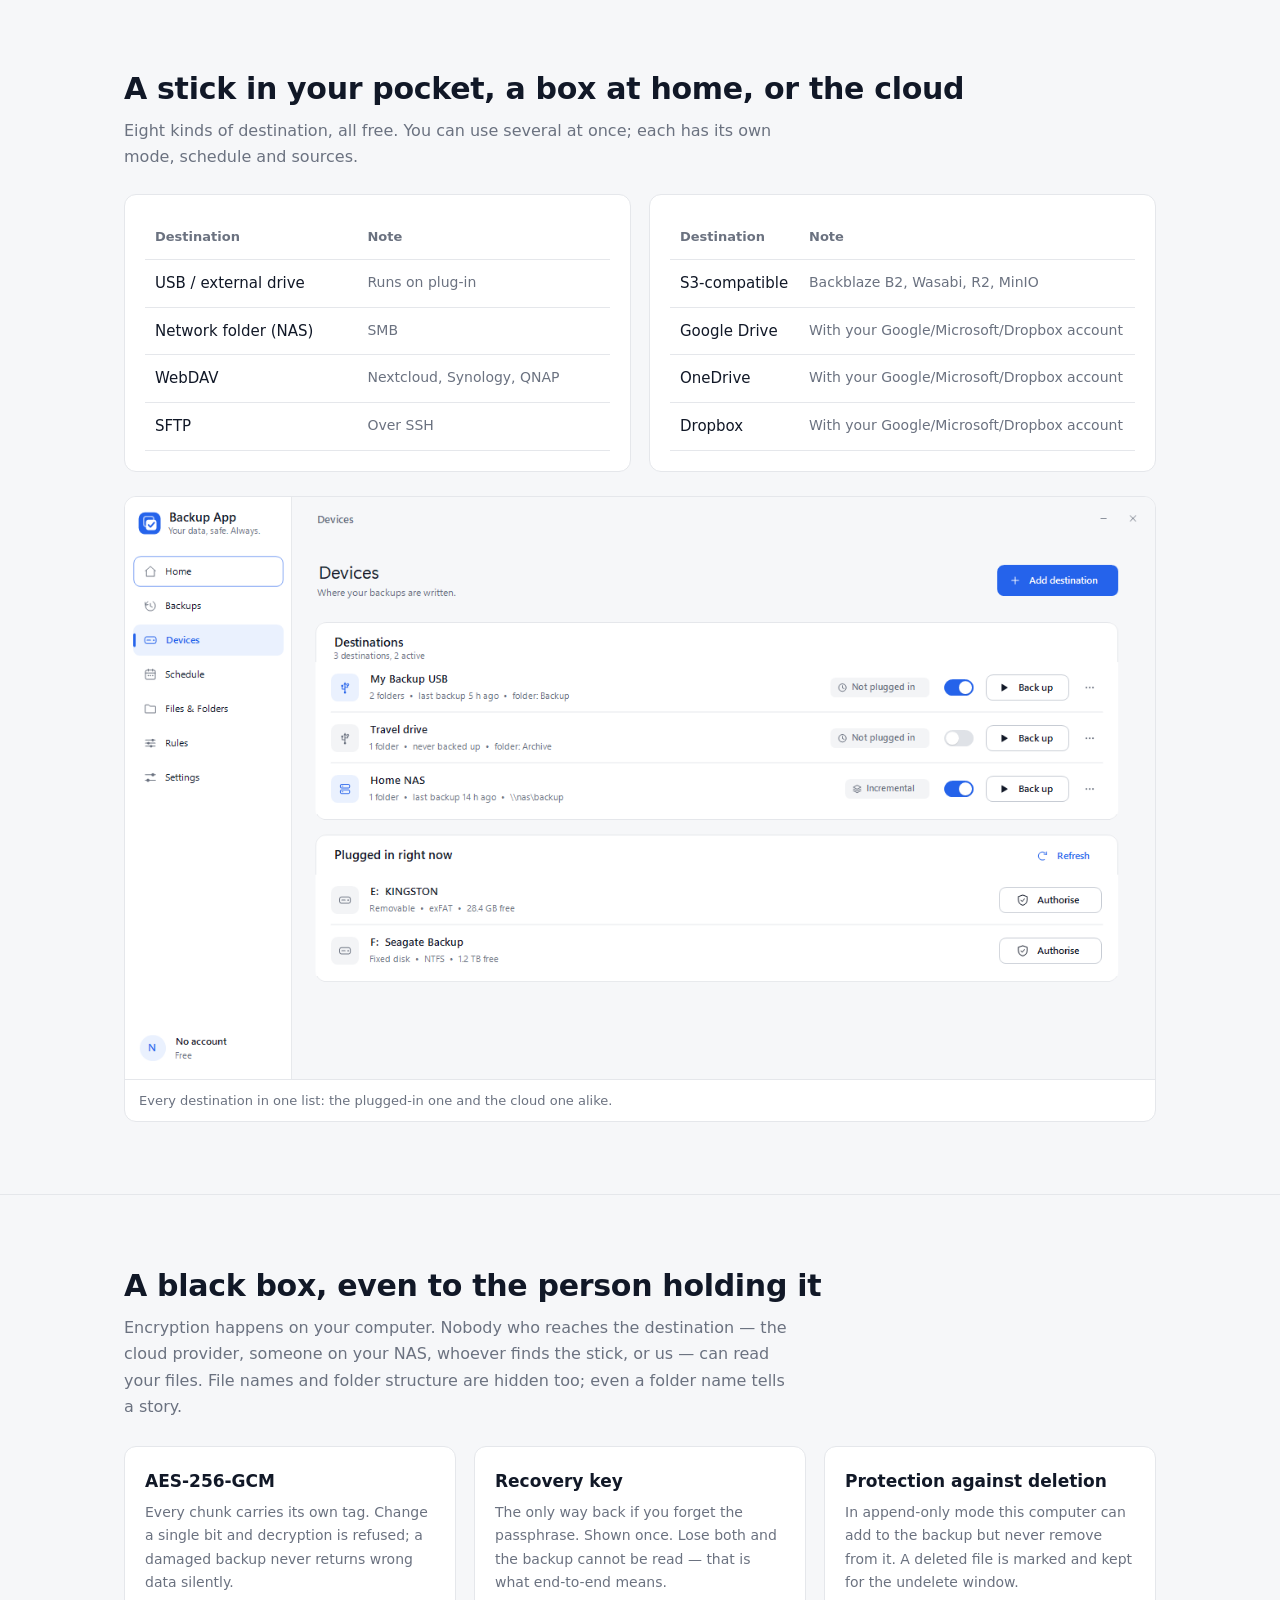
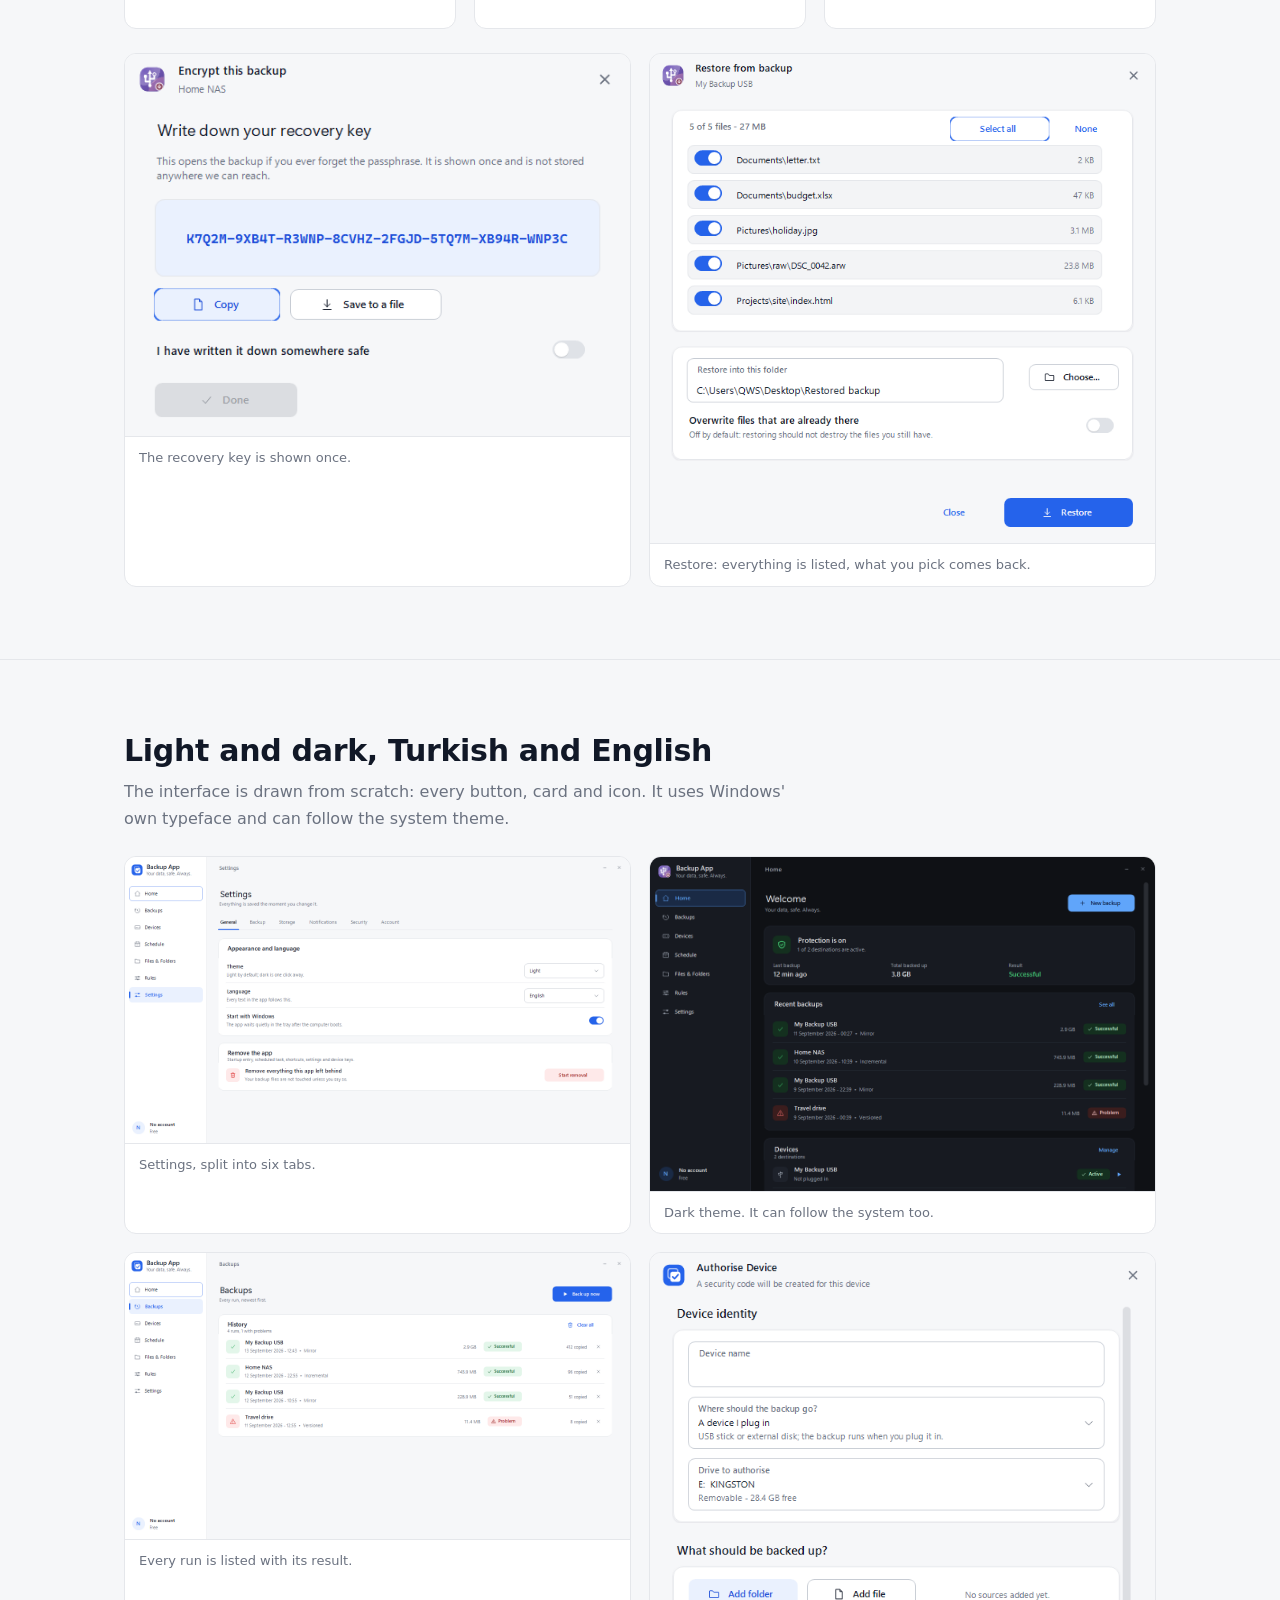
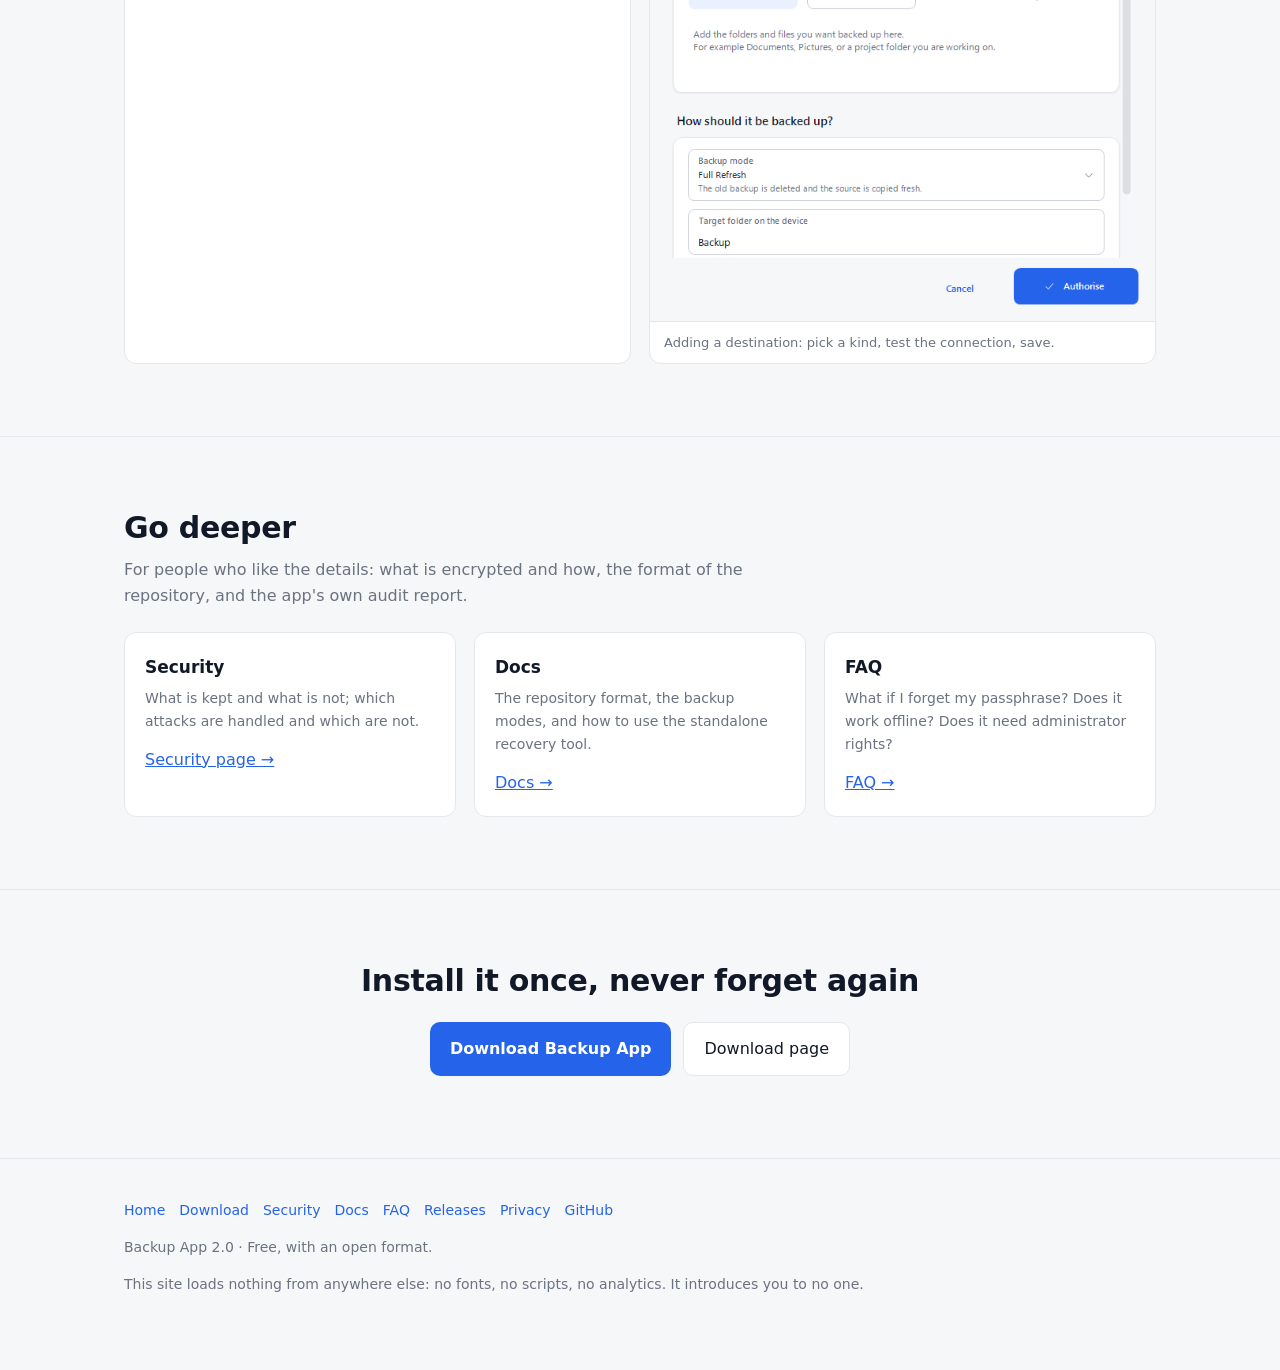
==== commit 3ef1b625: "Yeni logo ve yenilenmis ekran goruntuleri" ====
--- a/docs/index.html
+++ b/docs/index.html
@@ -7,7 +7,7 @@
 <meta name="description" content="Windows için sessiz yedekleme. USB, NAS, WebDAV, SFTP, S3, Google Drive, OneDrive ve Dropbox. Uçtan uca şifreleme, bağımsız kurtarma aracı, açık depo formatı.">
 <link rel="canonical" href="https://ashura-space.github.io/backup-app/">
 <link rel="icon" href="assets/logo.svg" type="image/svg+xml">
-<link rel="stylesheet" href="assets/site.css">
+<link rel="stylesheet" href="assets/site.css?v=5">
 <meta property="og:site_name" content="Backup App">
 <meta property="og:title" content="Backup App — Yedekleme kendiliğinden olur">
 <meta property="og:description" content="Windows için sessiz yedekleme. USB, NAS, WebDAV, SFTP, S3, Google Drive, OneDrive ve Dropbox. Uçtan uca şifreleme, bağımsız kurtarma aracı, açık depo formatı.">
@@ -220,11 +220,11 @@
 
     <div class="grid g2" style="margin-top:24px">
       <div class="shot">
-        <img src="assets/shot-recovery.png" alt="">
+        <img src="assets/shot-recovery.png" data-dark="assets/shot-recovery-dark.png" alt="">
         <div class="cap" data-tr="Kurtarma anahtarı bir kez gösterilir." data-en="The recovery key is shown once.">Kurtarma anahtarı bir kez gösterilir.</div>
       </div>
       <div class="shot">
-        <img src="assets/shot-restore.png" alt="">
+        <img src="assets/shot-restore.png" data-dark="assets/shot-restore-dark.png" alt="">
         <div class="cap" data-tr="Geri yükleme: ne varsa listelenir, seçtiğin geri gelir." data-en="Restore: everything is listed, what you pick comes back.">Geri yükleme: ne varsa listelenir, seçtiğin geri gelir.</div>
       </div>
     </div>
@@ -314,7 +314,7 @@
   </div>
 </footer>
 
-<script src="assets/site.js"></script>
+<script src="assets/site.js?v=5"></script>
 
 </body>
 </html>
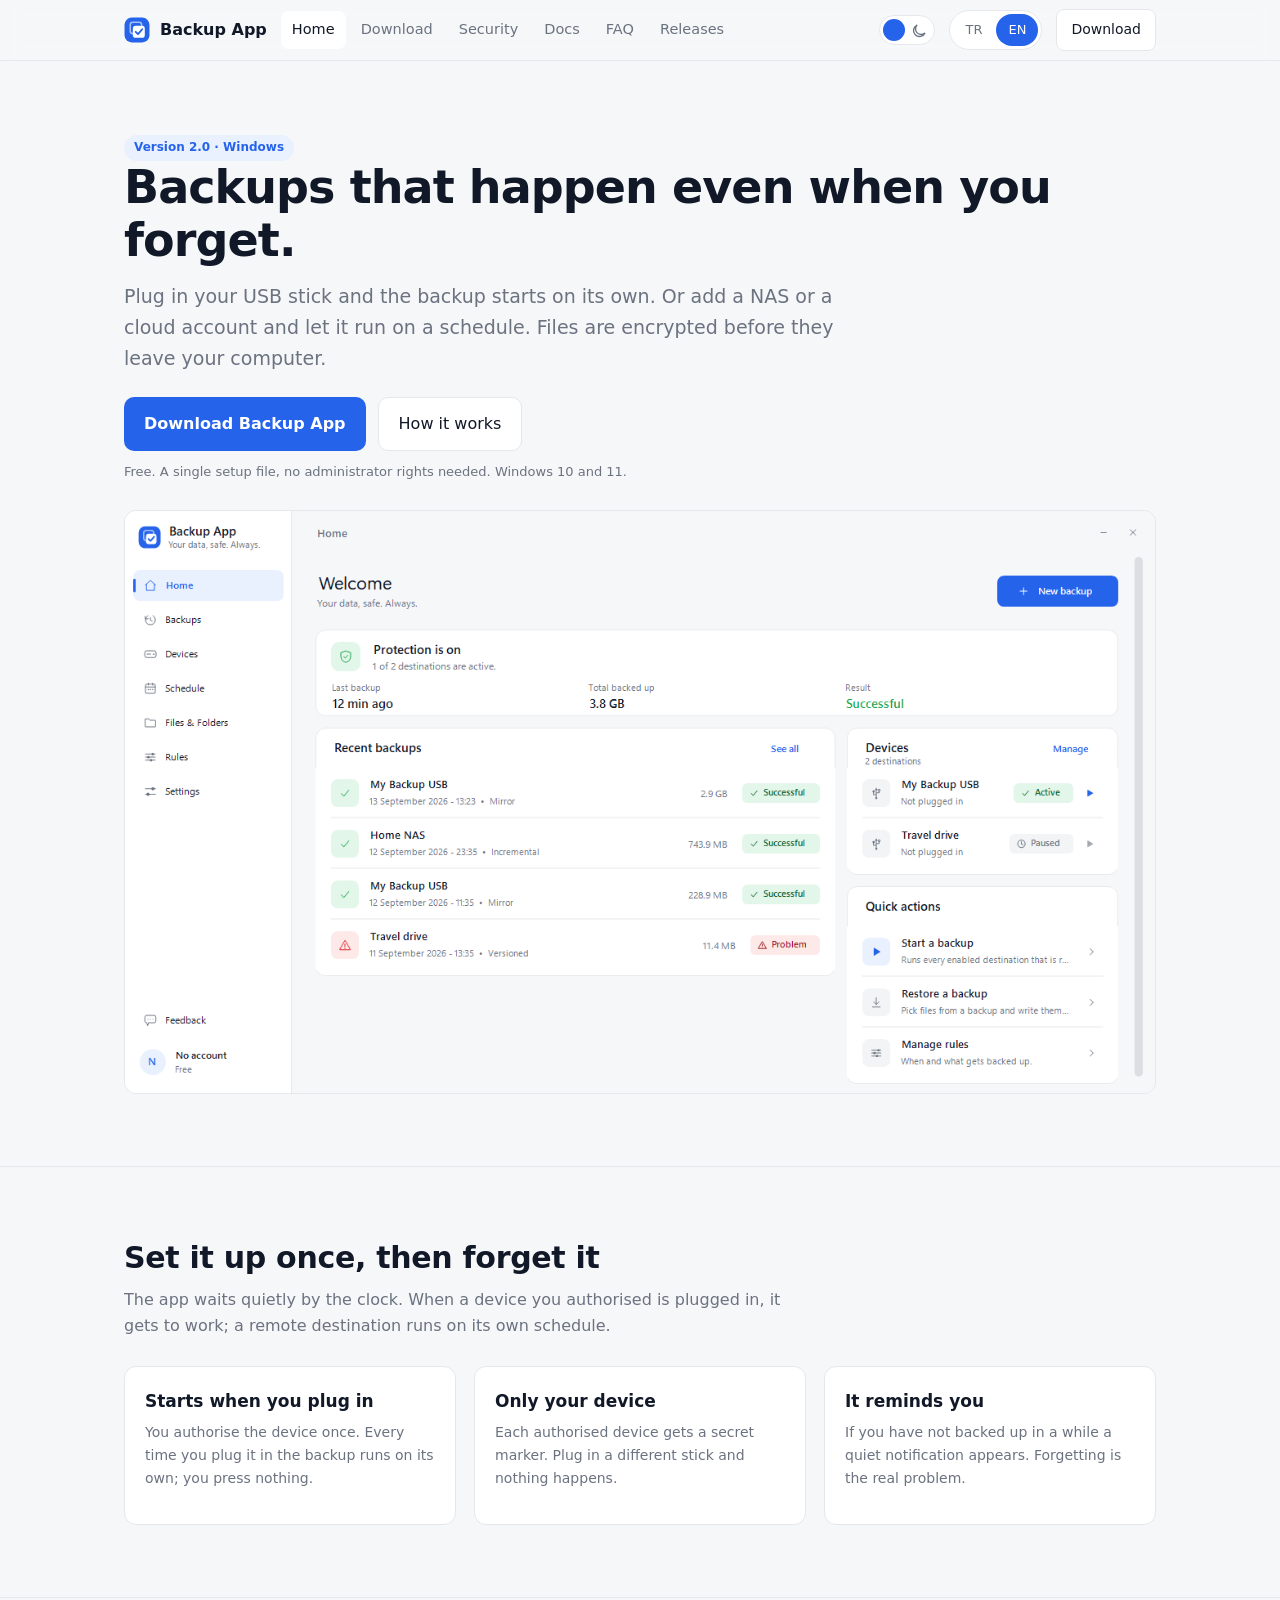
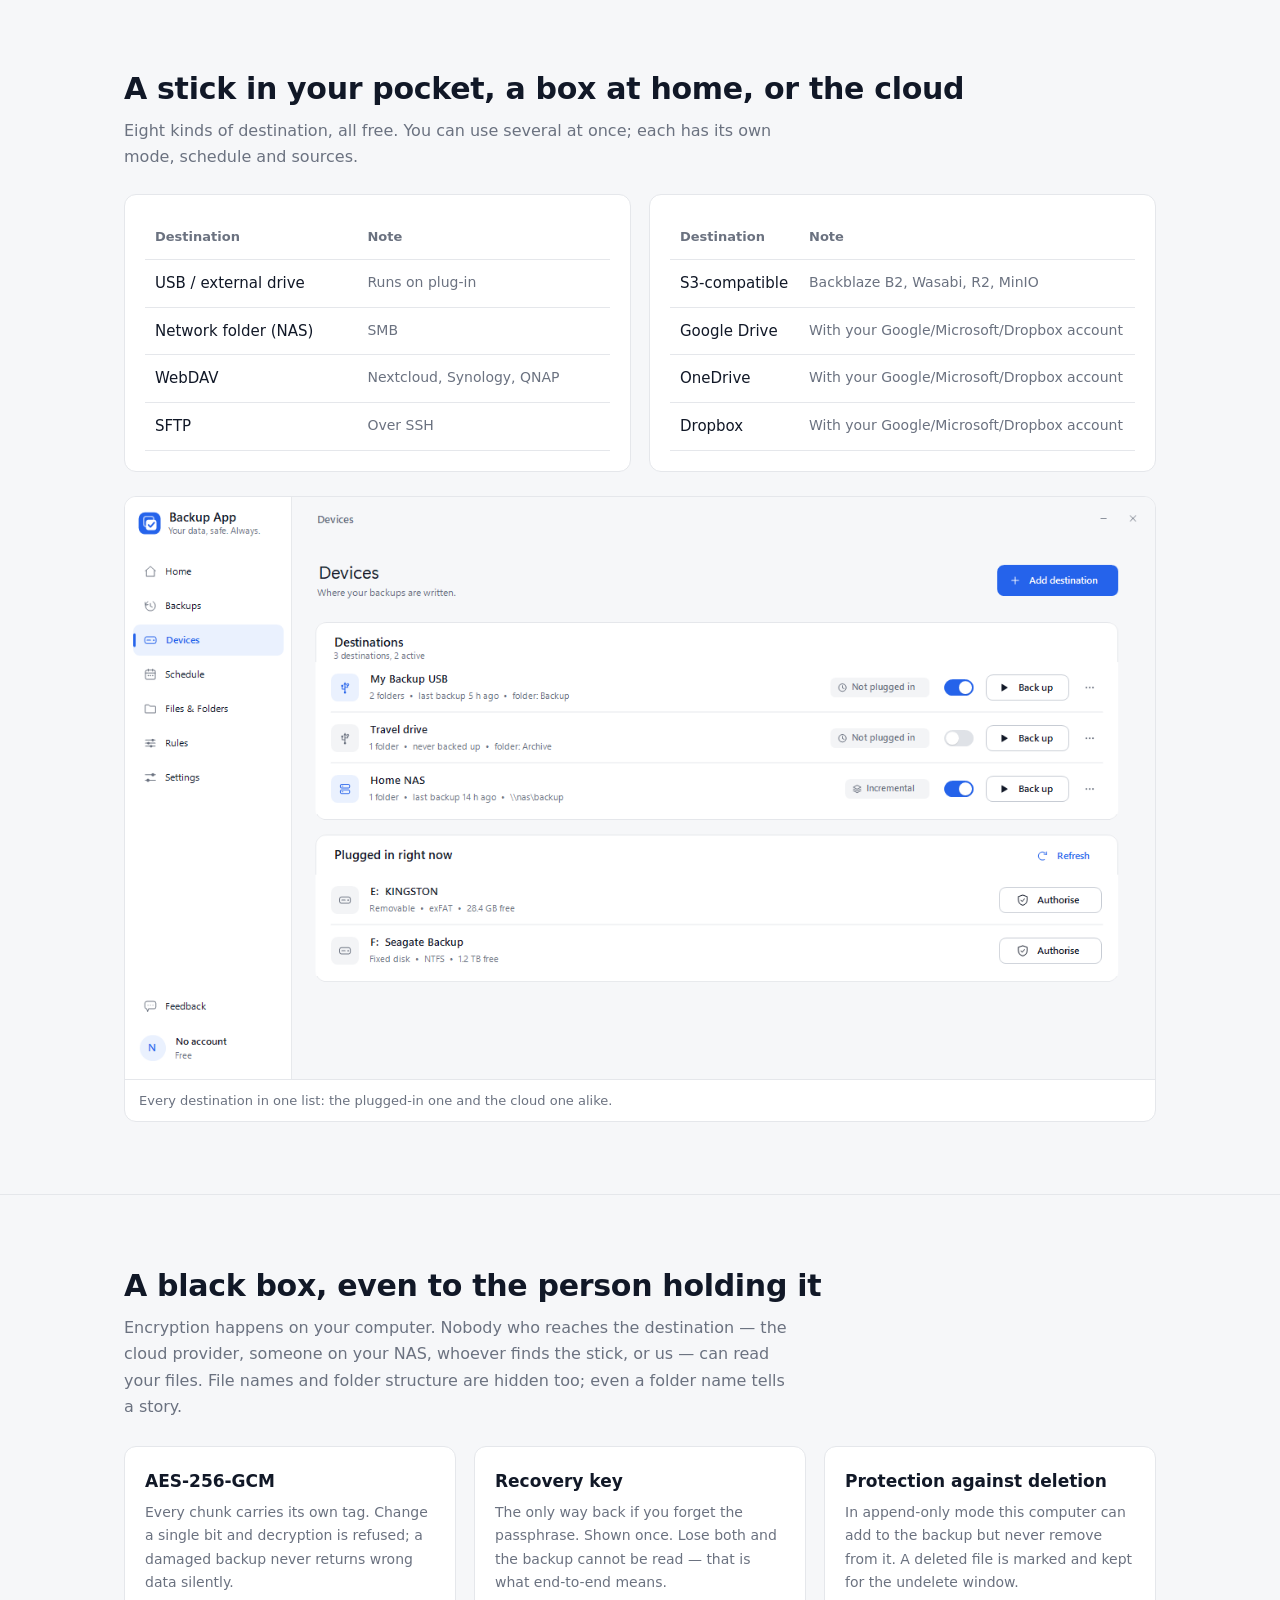
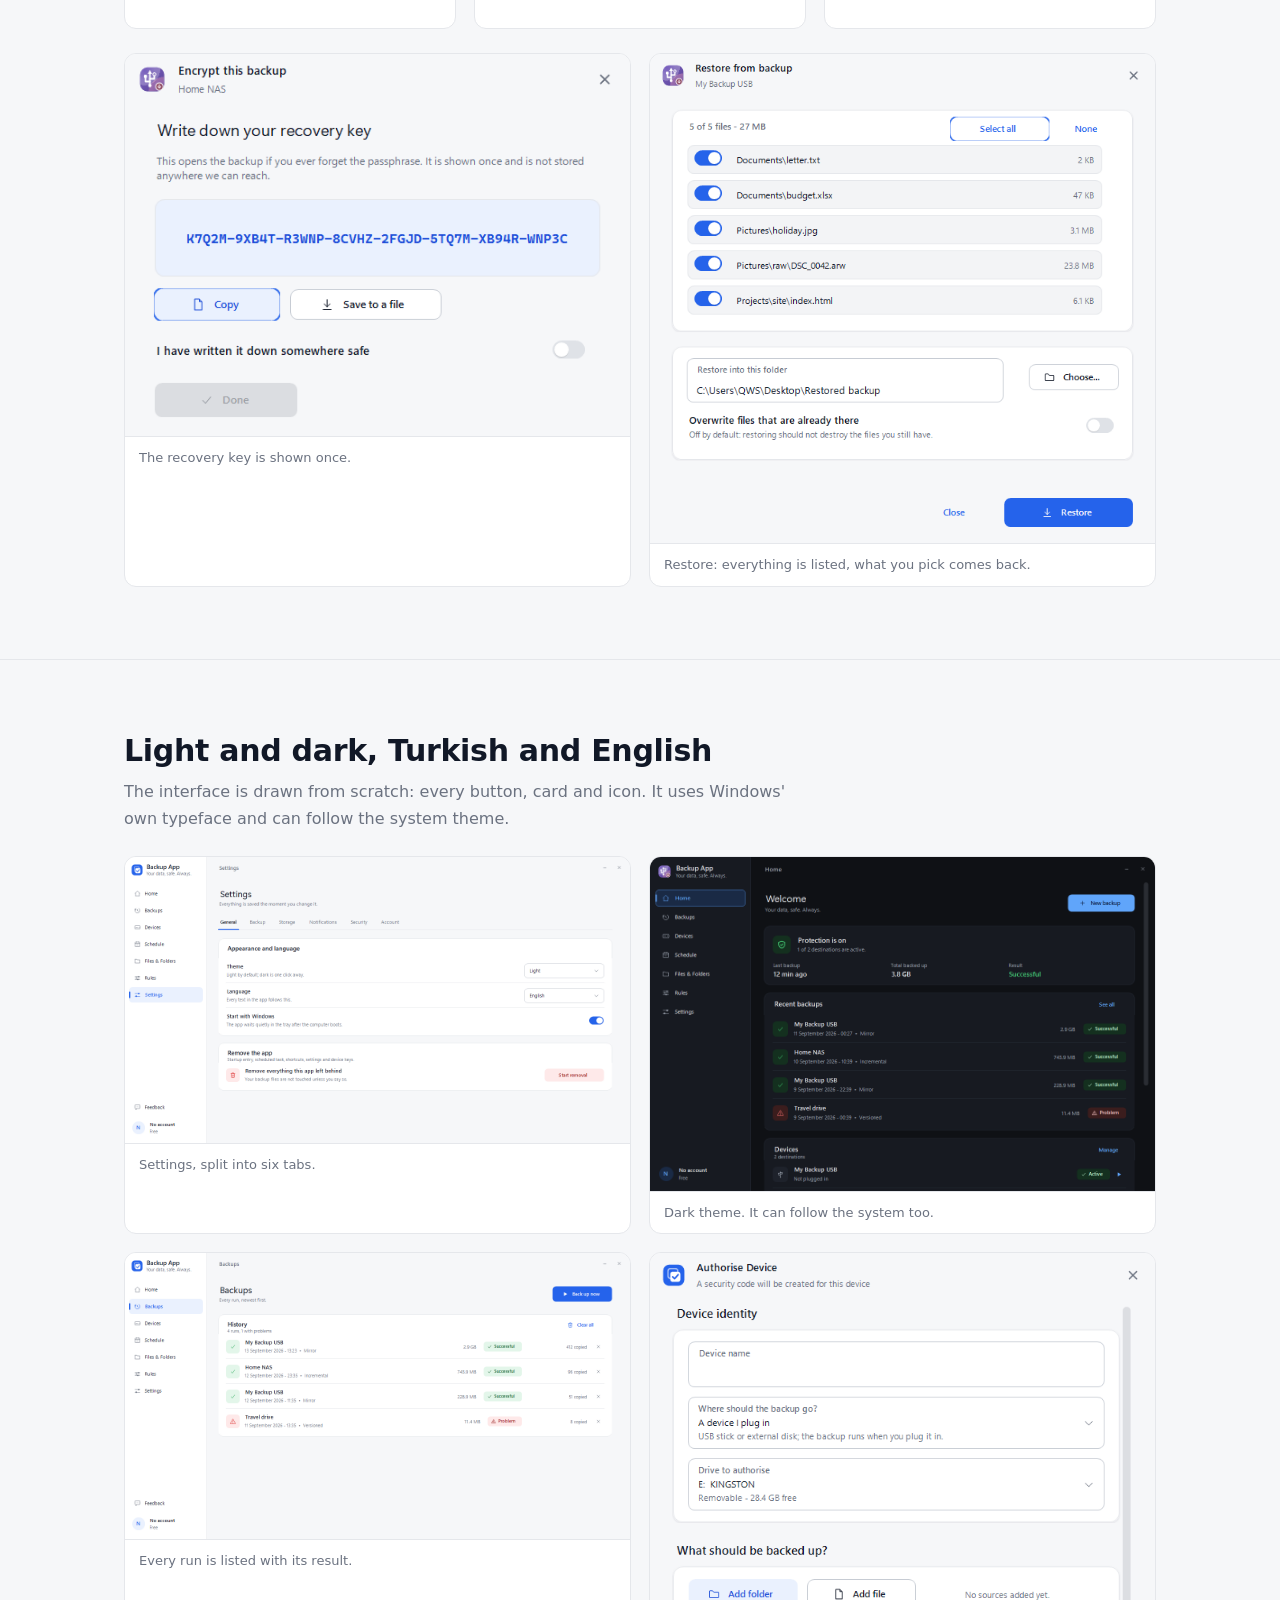
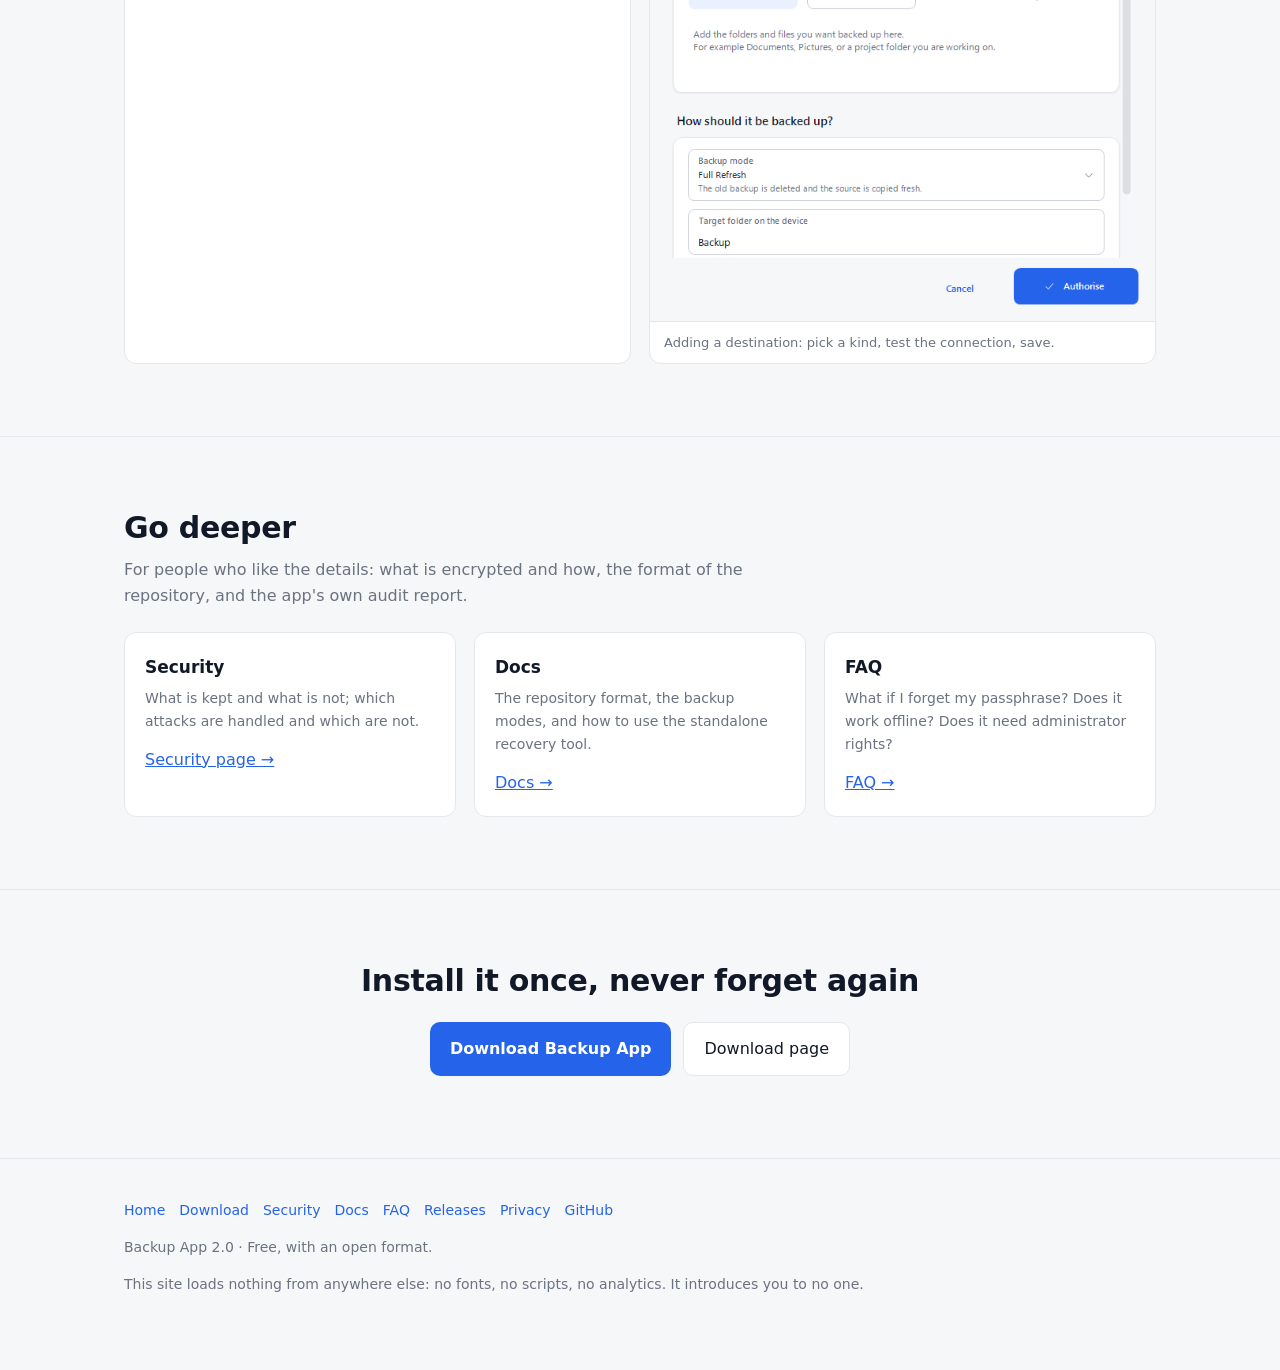
==== commit bef2dee9: "Ekran goruntuleri geri bildirim satiriyla; indirme ozetleri guncel" ====
--- a/docs/index.html
+++ b/docs/index.html
@@ -7,7 +7,7 @@
 <meta name="description" content="Windows için sessiz yedekleme. USB, NAS, WebDAV, SFTP, S3, Google Drive, OneDrive ve Dropbox. Uçtan uca şifreleme, bağımsız kurtarma aracı, açık depo formatı.">
 <link rel="canonical" href="https://ashura-space.github.io/backup-app/">
 <link rel="icon" href="assets/logo.svg" type="image/svg+xml">
-<link rel="stylesheet" href="assets/site.css?v=5">
+<link rel="stylesheet" href="assets/site.css?v=7">
 <meta property="og:site_name" content="Backup App">
 <meta property="og:title" content="Backup App — Yedekleme kendiliğinden olur">
 <meta property="og:description" content="Windows için sessiz yedekleme. USB, NAS, WebDAV, SFTP, S3, Google Drive, OneDrive ve Dropbox. Uçtan uca şifreleme, bağımsız kurtarma aracı, açık depo formatı.">
@@ -314,7 +314,7 @@
   </div>
 </footer>
 
-<script src="assets/site.js?v=5"></script>
+<script src="assets/site.js?v=7"></script>
 
 </body>
 </html>
